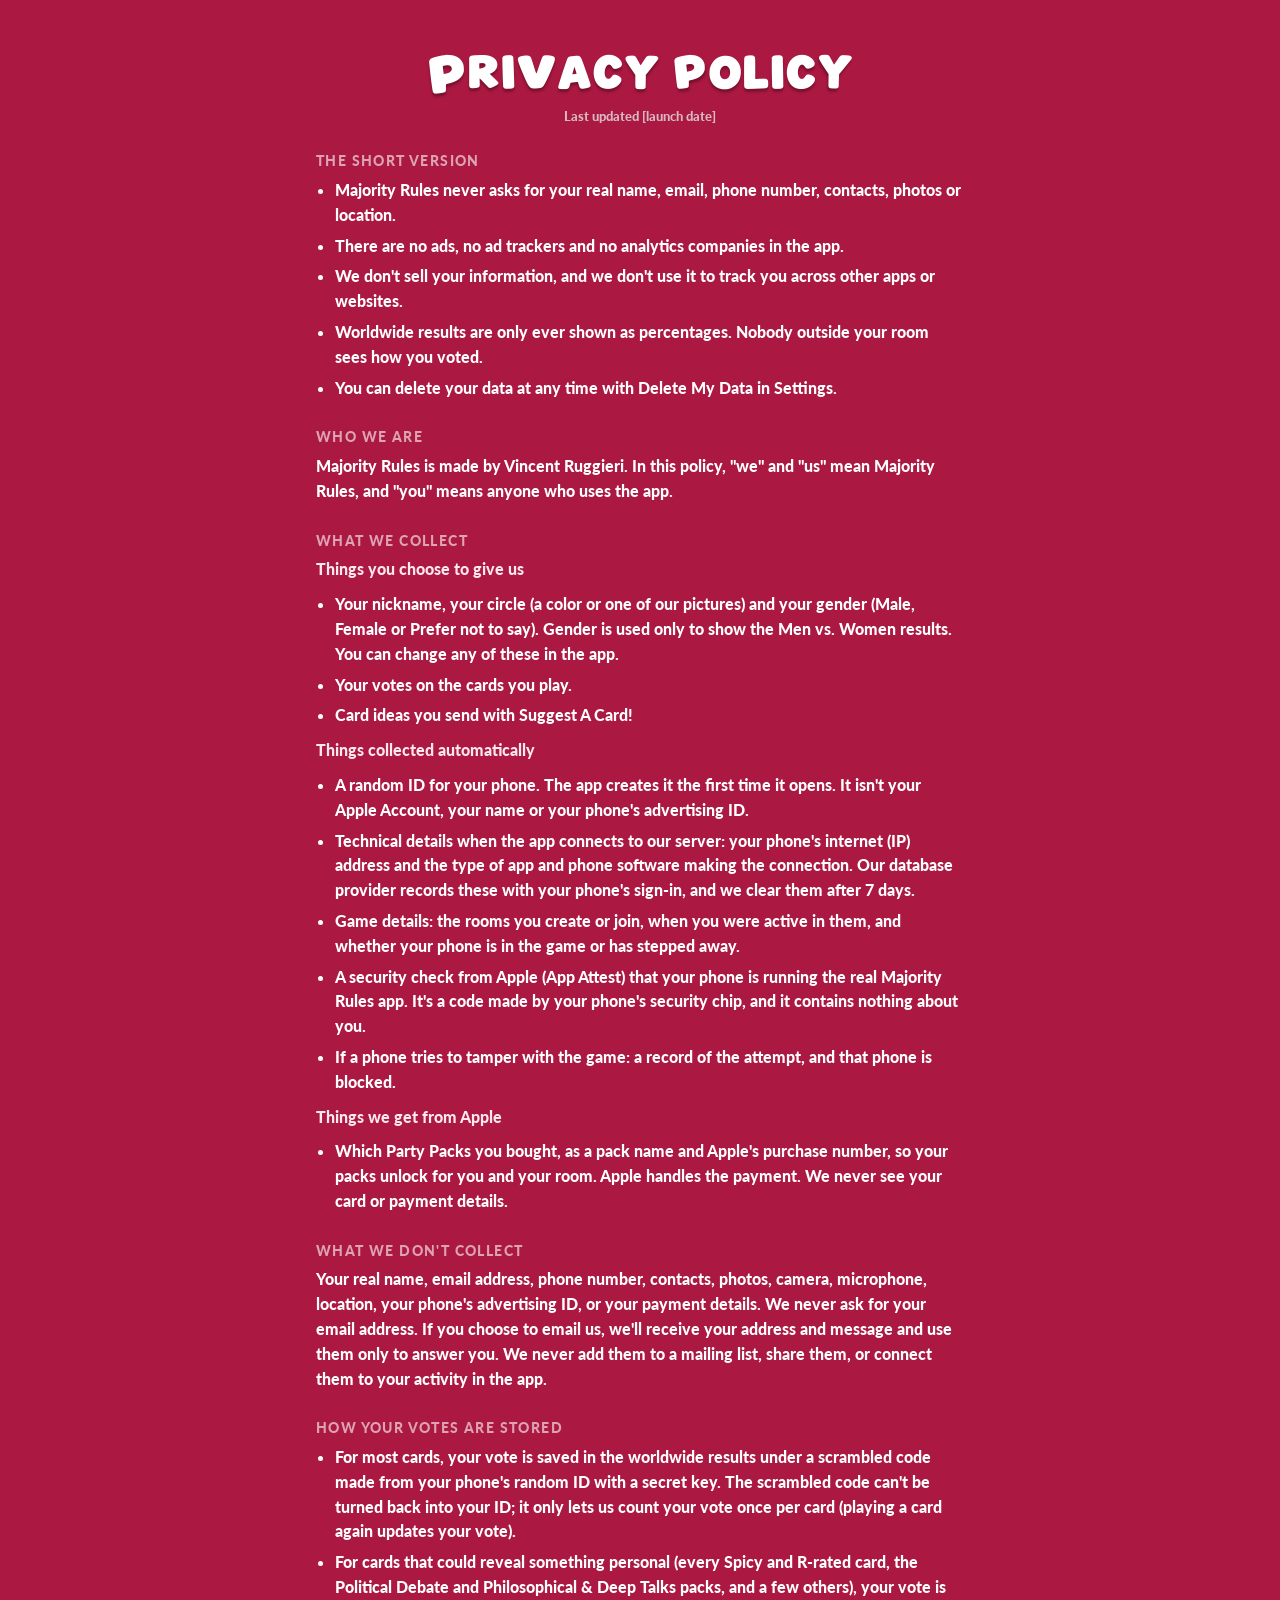
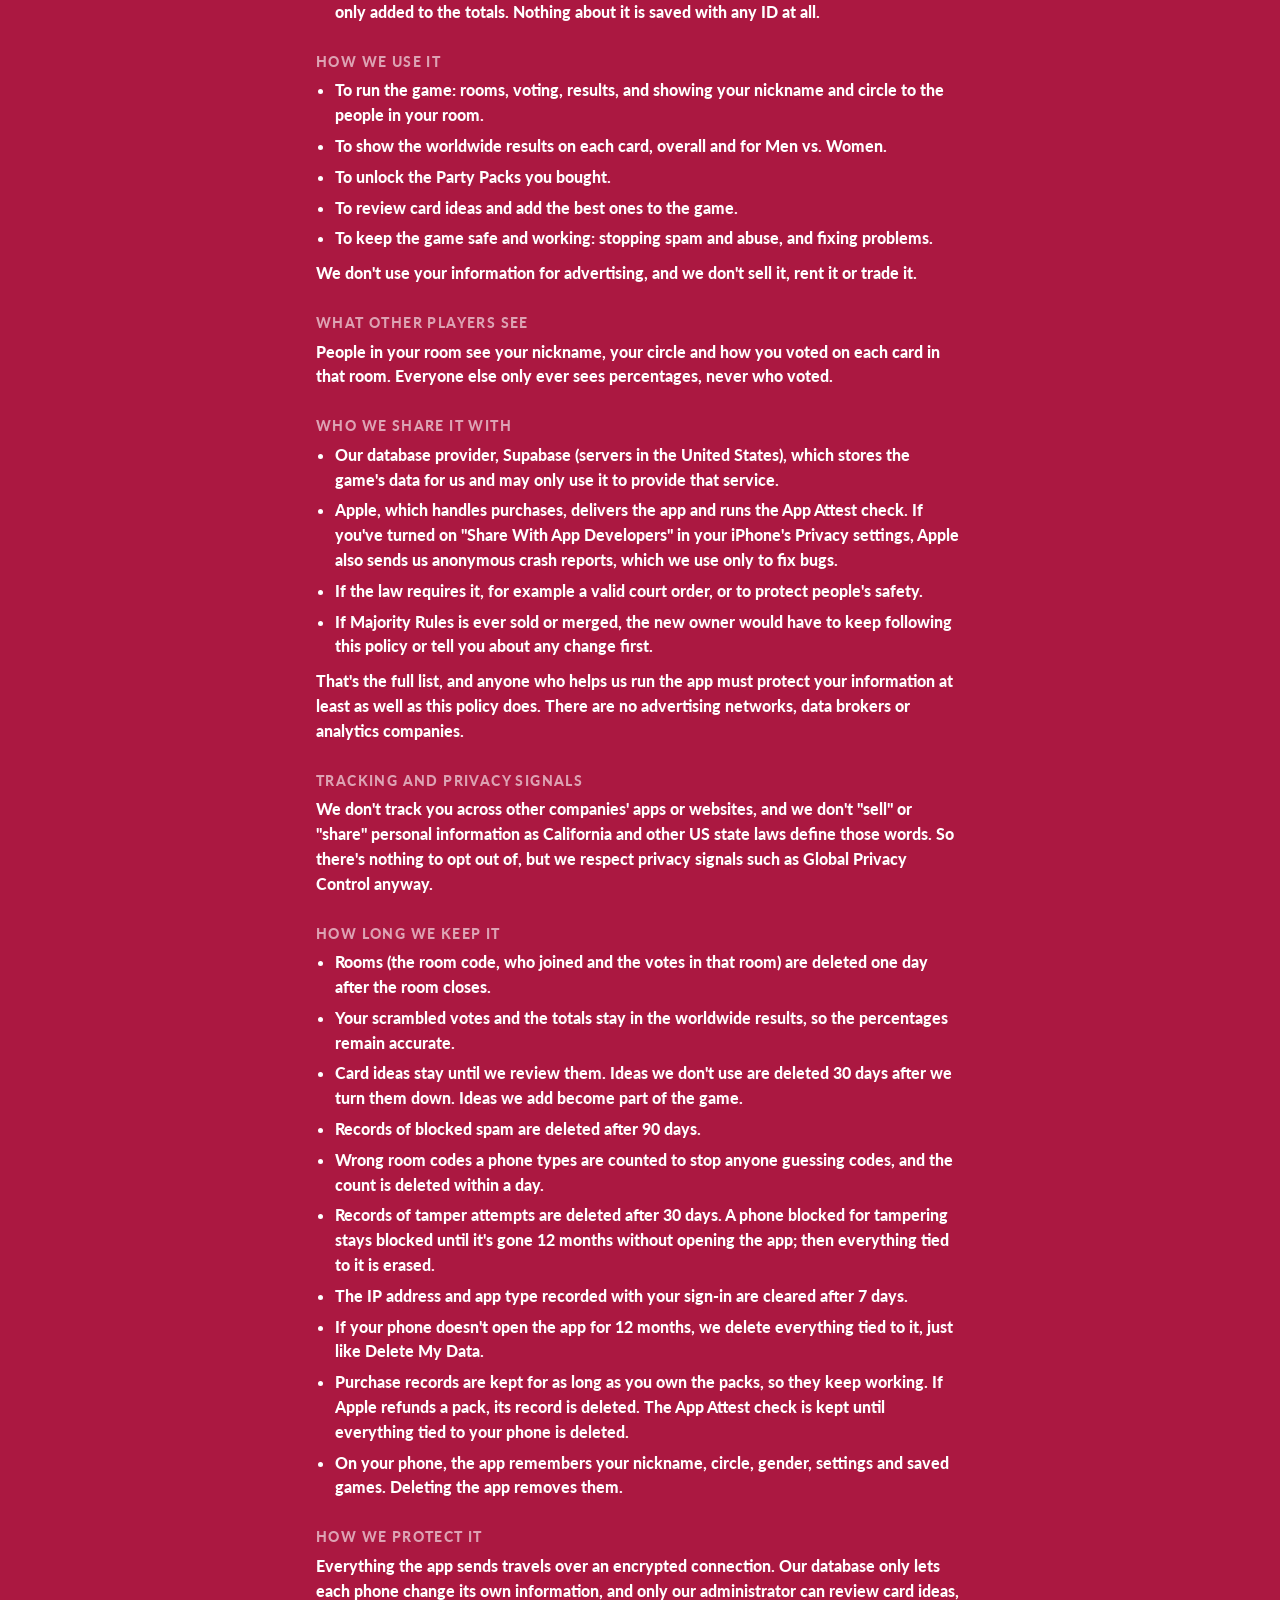
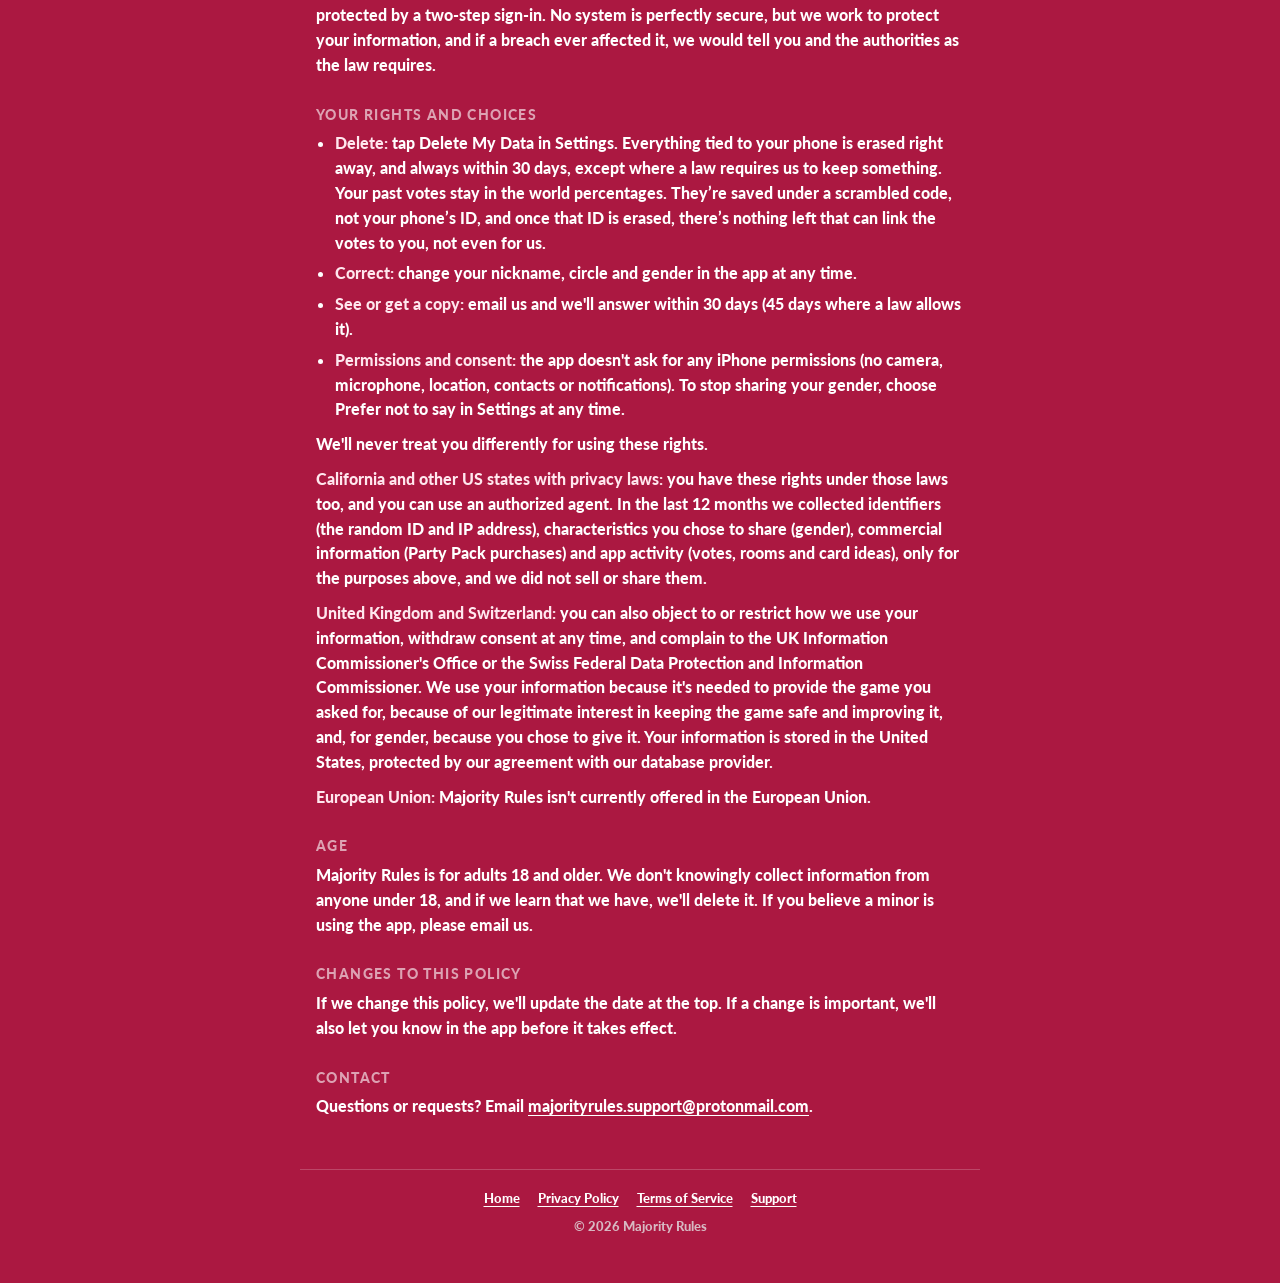
==== privacy/index.html @ a72da55d "Privacy Policy, Terms of Service and Support pages Built from the app's own text by Scripts/build-we" ====
<!doctype html>
<html lang="en">
<head>
<meta charset="utf-8">
<meta name="viewport" content="width=device-width, initial-scale=1">
<title>Privacy Policy · Majority Rules</title>
<meta name="description" content="The Majority Rules Privacy Policy.">
<meta name="theme-color" content="#AB1841">
<link rel="icon" href="../icon.png">
<link rel="apple-touch-icon" href="../icon.png">
<link rel="stylesheet" href="../style.css">
</head>
<body>
<main>
<h1 class="party" aria-label="Privacy Policy"><span class="first" style="--t:-2.50deg">P</span><span style="--t:1.95deg">R</span><span style="--t:-1.90deg">I</span><span style="--t:1.48deg">V</span><span style="--t:0.84deg">A</span><span style="--t:1.88deg">C</span><span style="--t:0.56deg">Y</span><span class="gap"></span><span style="--t:-1.66deg">P</span><span style="--t:1.08deg">O</span><span style="--t:-0.51deg">L</span><span style="--t:-1.12deg">I</span><span style="--t:-1.06deg">C</span><span style="--t:1.58deg">Y</span></h1>
<p class="updated">Last updated [launch date]</p>
<section>
<h2>The short version</h2>
<ul><li>Majority Rules never asks for your real name, email, phone number, contacts, photos or location.</li><li>There are no ads, no ad trackers and no analytics companies in the app.</li><li>We don't sell your information, and we don't use it to track you across other apps or websites.</li><li>Worldwide results are only ever shown as percentages. Nobody outside your room sees how you voted.</li><li>You can delete your data at any time with Delete My Data in Settings.</li></ul>
</section>
<section>
<h2>Who we are</h2>
<p>Majority Rules is made by Vincent Ruggieri. In this policy, "we" and "us" mean Majority Rules, and "you" means anyone who uses the app.</p>
</section>
<section>
<h2>What we collect</h2>
<p><strong>Things you choose to give us</strong></p>
<ul><li>Your nickname, your circle (a color or one of our pictures) and your gender (Male, Female or Prefer not to say). Gender is used only to show the Men vs. Women results. You can change any of these in the app.</li><li>Your votes on the cards you play.</li><li>Card ideas you send with Suggest A Card!</li></ul>
<p><strong>Things collected automatically</strong></p>
<ul><li>A random ID for your phone. The app creates it the first time it opens. It isn't your Apple Account, your name or your phone's advertising ID.</li><li>Technical details when the app connects to our server: your phone's internet (IP) address and the type of app and phone software making the connection. Our database provider records these with your phone's sign-in, and we clear them after 7 days.</li><li>Game details: the rooms you create or join, when you were active in them, and whether your phone is in the game or has stepped away.</li><li>A security check from Apple (App Attest) that your phone is running the real Majority Rules app. It's a code made by your phone's security chip, and it contains nothing about you.</li><li>If a phone tries to tamper with the game: a record of the attempt, and that phone is blocked.</li></ul>
<p><strong>Things we get from Apple</strong></p>
<ul><li>Which Party Packs you bought, as a pack name and Apple's purchase number, so your packs unlock for you and your room. Apple handles the payment. We never see your card or payment details.</li></ul>
</section>
<section>
<h2>What we don't collect</h2>
<p>Your real name, email address, phone number, contacts, photos, camera, microphone, location, your phone's advertising ID, or your payment details. We never ask for your email address. If you choose to email us, we'll receive your address and message and use them only to answer you. We never add them to a mailing list, share them, or connect them to your activity in the app.</p>
</section>
<section>
<h2>How your votes are stored</h2>
<ul><li>For most cards, your vote is saved in the worldwide results under a scrambled code made from your phone's random ID with a secret key. The scrambled code can't be turned back into your ID; it only lets us count your vote once per card (playing a card again updates your vote).</li><li>For cards that could reveal something personal (every Spicy and R-rated card, the Political Debate and Philosophical &amp; Deep Talks packs, and a few others), your vote is only added to the totals. Nothing about it is saved with any ID at all.</li></ul>
</section>
<section>
<h2>How we use it</h2>
<ul><li>To run the game: rooms, voting, results, and showing your nickname and circle to the people in your room.</li><li>To show the worldwide results on each card, overall and for Men vs. Women.</li><li>To unlock the Party Packs you bought.</li><li>To review card ideas and add the best ones to the game.</li><li>To keep the game safe and working: stopping spam and abuse, and fixing problems.</li></ul>
<p>We don't use your information for advertising, and we don't sell it, rent it or trade it.</p>
</section>
<section>
<h2>What other players see</h2>
<p>People in your room see your nickname, your circle and how you voted on each card in that room. Everyone else only ever sees percentages, never who voted.</p>
</section>
<section>
<h2>Who we share it with</h2>
<ul><li>Our database provider, Supabase (servers in the United States), which stores the game's data for us and may only use it to provide that service.</li><li>Apple, which handles purchases, delivers the app and runs the App Attest check. If you've turned on "Share With App Developers" in your iPhone's Privacy settings, Apple also sends us anonymous crash reports, which we use only to fix bugs.</li><li>If the law requires it, for example a valid court order, or to protect people's safety.</li><li>If Majority Rules is ever sold or merged, the new owner would have to keep following this policy or tell you about any change first.</li></ul>
<p>That's the full list, and anyone who helps us run the app must protect your information at least as well as this policy does. There are no advertising networks, data brokers or analytics companies.</p>
</section>
<section>
<h2>Tracking and privacy signals</h2>
<p>We don't track you across other companies' apps or websites, and we don't "sell" or "share" personal information as California and other US state laws define those words. So there's nothing to opt out of, but we respect privacy signals such as Global Privacy Control anyway.</p>
</section>
<section>
<h2>How long we keep it</h2>
<ul><li>Rooms (the room code, who joined and the votes in that room) are deleted one day after the room closes.</li><li>Your scrambled votes and the totals stay in the worldwide results, so the percentages remain accurate.</li><li>Card ideas stay until we review them. Ideas we don't use are deleted 30 days after we turn them down. Ideas we add become part of the game.</li><li>Records of blocked spam are deleted after 90 days.</li><li>Wrong room codes a phone types are counted to stop anyone guessing codes, and the count is deleted within a day.</li><li>Records of tamper attempts are deleted after 30 days. A phone blocked for tampering stays blocked until it's gone 12 months without opening the app; then everything tied to it is erased.</li><li>The IP address and app type recorded with your sign-in are cleared after 7 days.</li><li>If your phone doesn't open the app for 12 months, we delete everything tied to it, just like Delete My Data.</li><li>Purchase records are kept for as long as you own the packs, so they keep working. If Apple refunds a pack, its record is deleted. The App Attest check is kept until everything tied to your phone is deleted.</li><li>On your phone, the app remembers your nickname, circle, gender, settings and saved games. Deleting the app removes them.</li></ul>
</section>
<section>
<h2>How we protect it</h2>
<p>Everything the app sends travels over an encrypted connection. Our database only lets each phone change its own information, and only our administrator can review card ideas, protected by a two-step sign-in. No system is perfectly secure, but we work to protect your information, and if a breach ever affected it, we would tell you and the authorities as the law requires.</p>
</section>
<section>
<h2>Your rights and choices</h2>
<ul><li><strong>Delete:</strong> tap Delete My Data in Settings. Everything tied to your phone is erased right away, and always within 30 days, except where a law requires us to keep something. Your past votes stay in the world percentages. They’re saved under a scrambled code, not your phone’s ID, and once that ID is erased, there’s nothing left that can link the votes to you, not even for us.</li><li><strong>Correct:</strong> change your nickname, circle and gender in the app at any time.</li><li><strong>See or get a copy:</strong> email us and we'll answer within 30 days (45 days where a law allows it).</li><li><strong>Permissions and consent:</strong> the app doesn't ask for any iPhone permissions (no camera, microphone, location, contacts or notifications). To stop sharing your gender, choose Prefer not to say in Settings at any time.</li></ul>
<p>We'll never treat you differently for using these rights.</p>
<p><strong>California and other US states with privacy laws:</strong> you have these rights under those laws too, and you can use an authorized agent. In the last 12 months we collected identifiers (the random ID and IP address), characteristics you chose to share (gender), commercial information (Party Pack purchases) and app activity (votes, rooms and card ideas), only for the purposes above, and we did not sell or share them.</p>
<p><strong>United Kingdom and Switzerland:</strong> you can also object to or restrict how we use your information, withdraw consent at any time, and complain to the UK Information Commissioner's Office or the Swiss Federal Data Protection and Information Commissioner. We use your information because it's needed to provide the game you asked for, because of our legitimate interest in keeping the game safe and improving it, and, for gender, because you chose to give it. Your information is stored in the United States, protected by our agreement with our database provider.</p>
<p><strong>European Union:</strong> Majority Rules isn't currently offered in the European Union.</p>
</section>
<section>
<h2>Age</h2>
<p>Majority Rules is for adults 18 and older. We don't knowingly collect information from anyone under 18, and if we learn that we have, we'll delete it. If you believe a minor is using the app, please email us.</p>
</section>
<section>
<h2>Changes to this policy</h2>
<p>If we change this policy, we'll update the date at the top. If a change is important, we'll also let you know in the app before it takes effect.</p>
</section>
<section>
<h2>Contact</h2>
<p>Questions or requests? Email <a href="mailto:majorityrules.support@protonmail.com">majorityrules.support@protonmail.com</a>.</p>
</section>
</main>
<footer>
<nav><a href="../">Home</a><a href="../privacy/">Privacy Policy</a><a href="../terms/">Terms of Service</a><a href="../support/">Support</a></nav>
<p>© 2026 Majority Rules</p>
</footer>
</body>
</html>
---- style.css ----
@font-face { font-family: "Lato Heavy"; src: url("fonts/Lato-Heavy.ttf") format("truetype"); font-display: swap; }
@font-face { font-family: "Majority Party"; src: url("fonts/MajorityParty-Regular.ttf") format("truetype"); font-display: swap; }
:root { --red: #AB1841; --muted: #D7B9C2; }
* { box-sizing: border-box; }
html { background: var(--red); -webkit-text-size-adjust: 100%; }
body { margin: 0; background: var(--red); color: #fff; font: 16px/1.55 "Lato Heavy", system-ui, sans-serif; }
main { max-width: 680px; margin: 0 auto; padding: 32px 16px 24px; }
.party { font: 400 clamp(34px, 8vw, 48px)/1.1 "Majority Party", "Lato Heavy", sans-serif; text-align: center; margin: 8px 0 6px;
  letter-spacing: -0.015em; text-shadow: 0 0.06em 0.05em rgba(0,0,0,.3); }
.party span { display: inline-block; transform: rotate(var(--t)); }
.party .first { font-size: 1.14em; transform: translateY(0.07em) rotate(var(--t)); }
.party .gap { width: 0.28em; }
.updated { text-align: center; color: var(--muted); font-size: 13px; margin: 0 0 24px; }
section { margin: 0 0 26px; }
h2 { font-size: 14px; letter-spacing: .1em; text-transform: uppercase; color: rgba(255,255,255,.6); margin: 0 0 6px; font-weight: 400; }
p { margin: 0 0 10px; }
ul { margin: 0 0 10px; padding-left: 1.2em; }
li { margin: 0 0 6px; }
strong { font-weight: 400; color: #FFE7EE; }
a { color: #fff; text-underline-offset: 3px; overflow-wrap: anywhere; }
.logo { display: block; width: min(420px, 90%); margin: 24px auto 12px; }
.tagline { text-align: center; color: var(--muted); margin: 0 0 28px; }
.buttons { display: flex; flex-direction: column; gap: 14px; align-items: center; }
.button { display: block; width: min(320px, 100%); padding: 14px 18px; border-radius: 14px; background: #fff; color: var(--red);
  text-align: center; text-decoration: none; font-size: 18px; box-shadow: 0 4px 0 rgba(0,0,0,.25); }
.button:active { transform: translateY(2px); box-shadow: 0 2px 0 rgba(0,0,0,.25); }
footer { max-width: 680px; margin: 0 auto; padding: 18px 16px 36px; border-top: 1px solid rgba(255,255,255,.2); text-align: center;
  color: var(--muted); font-size: 13px; }
footer nav { display: flex; flex-wrap: wrap; justify-content: center; gap: 8px 18px; margin-bottom: 8px; }
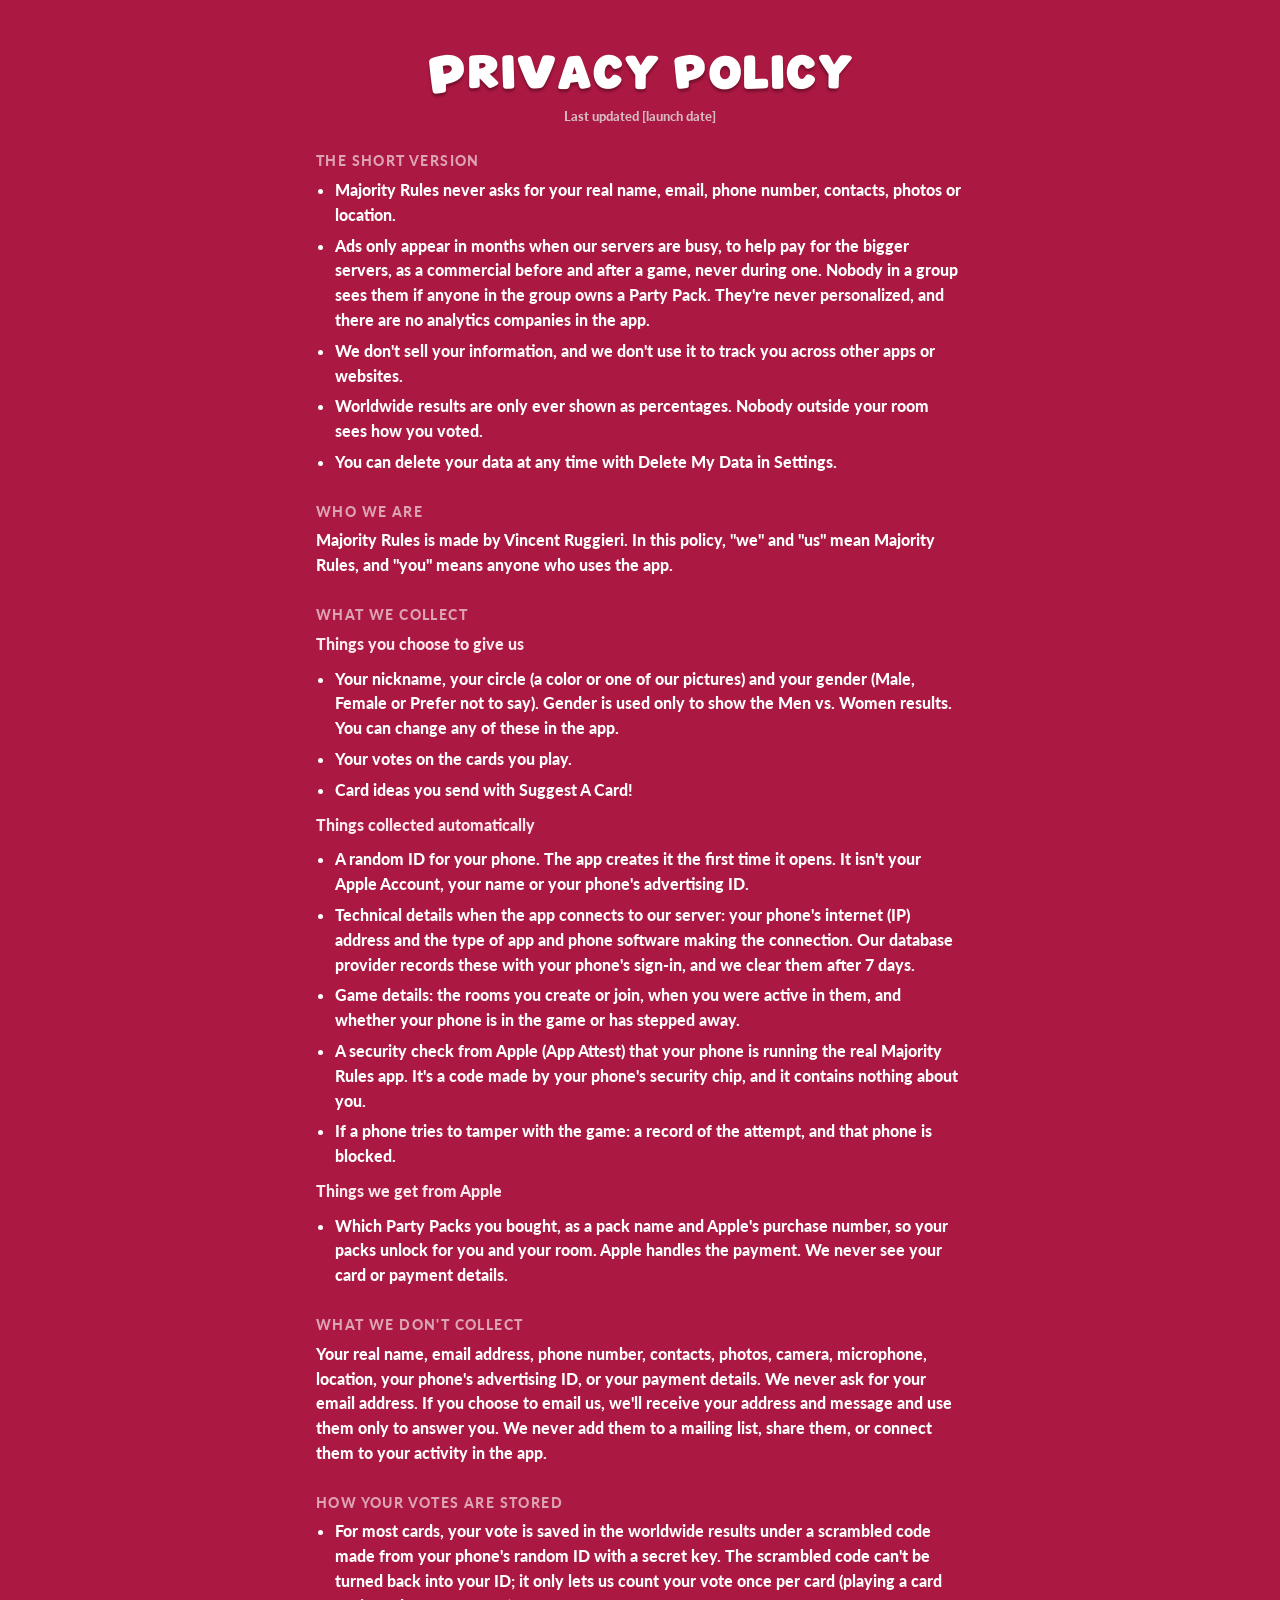
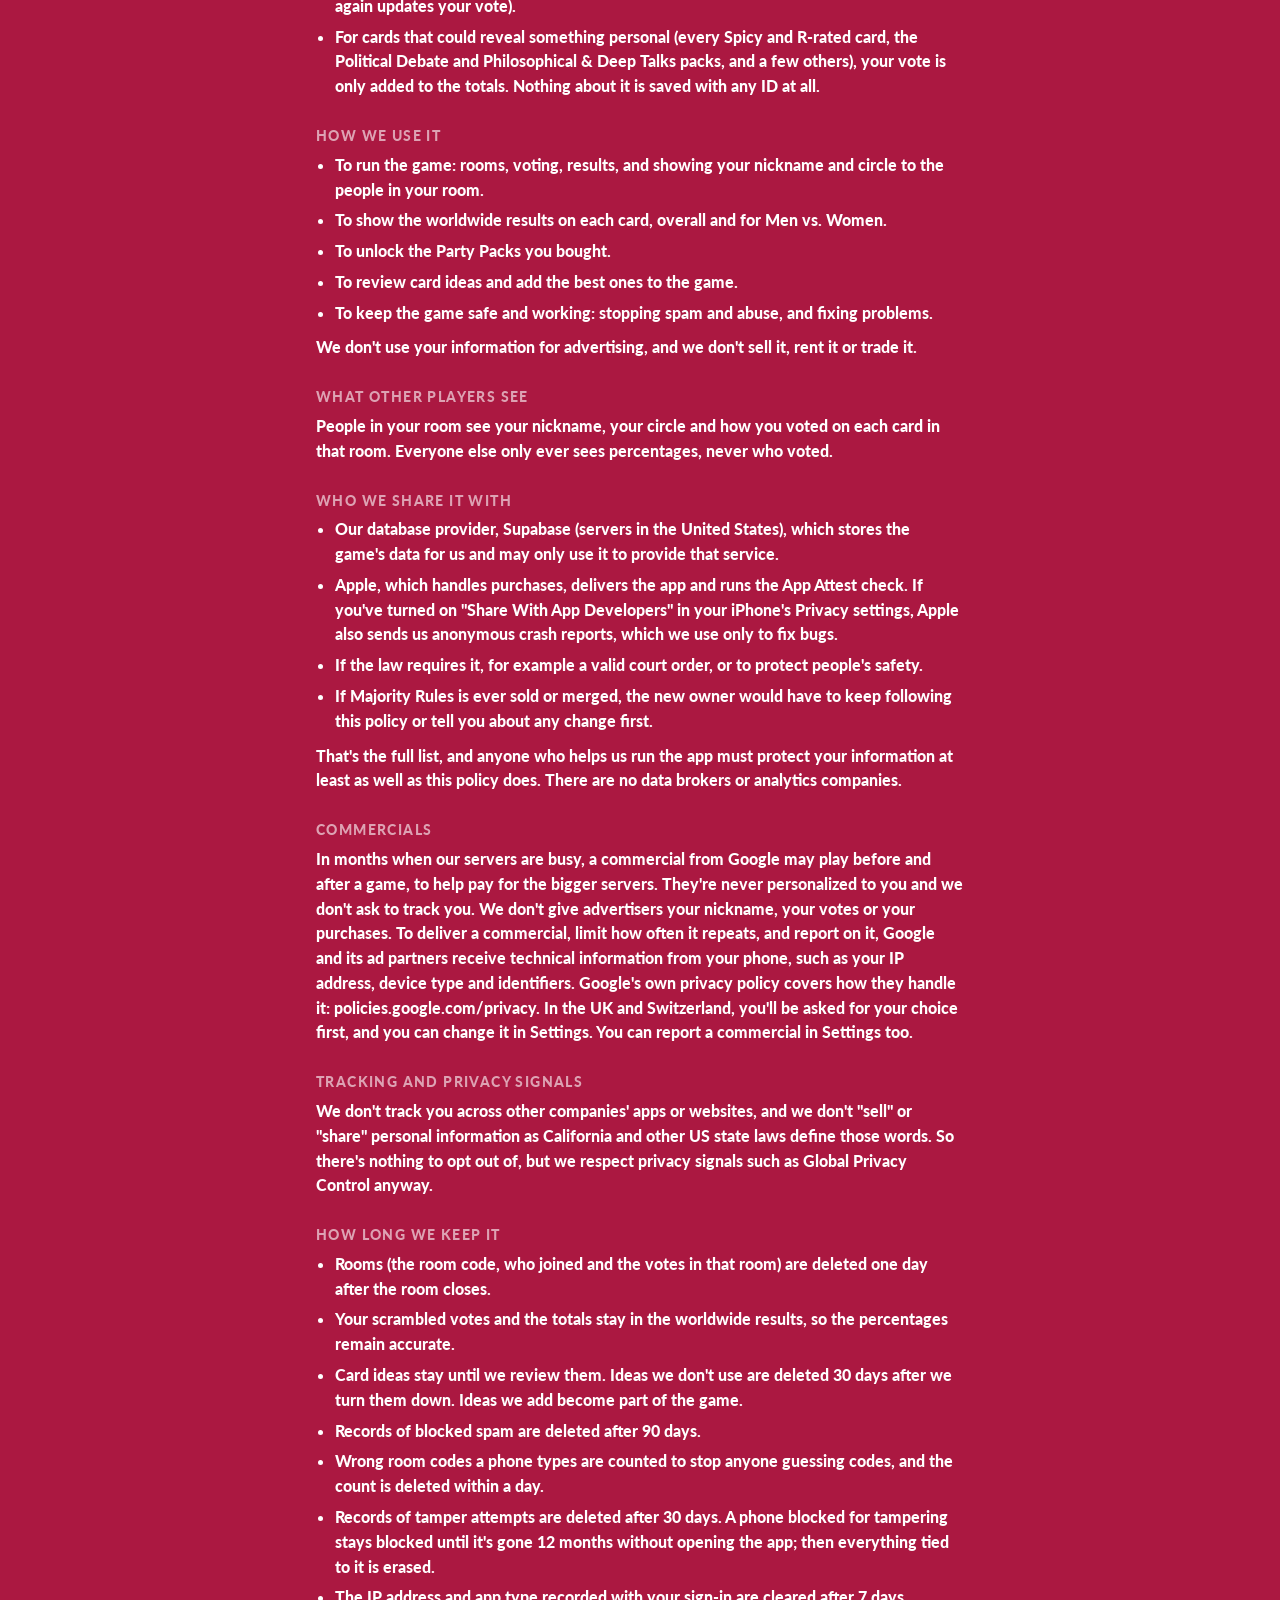
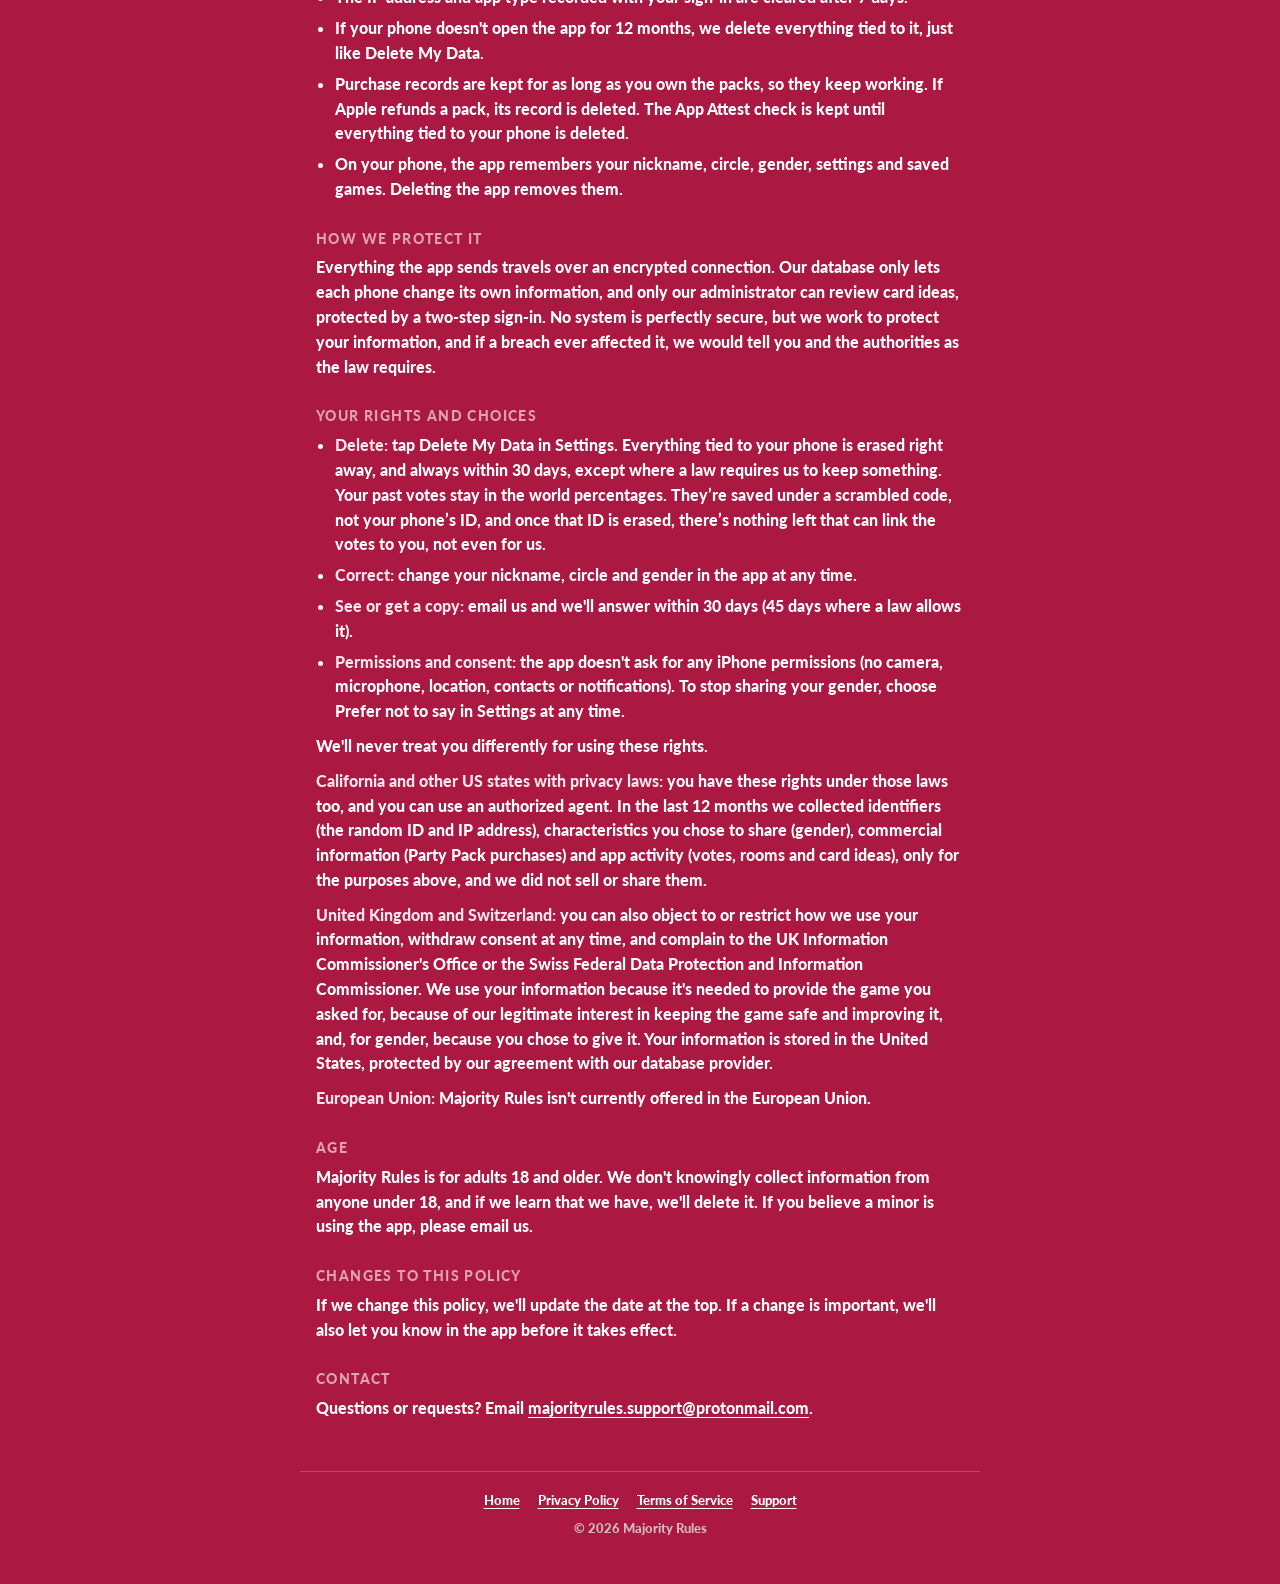
==== commit 665a1a92: "Privacy: commercials in busy months (rebuilt from the app's text) Co-Authored-By: Claude Opus 5.5 <n" ====
--- a/privacy/index.html
+++ b/privacy/index.html
@@ -16,7 +16,7 @@
 <p class="updated">Last updated [launch date]</p>
 <section>
 <h2>The short version</h2>
-<ul><li>Majority Rules never asks for your real name, email, phone number, contacts, photos or location.</li><li>There are no ads, no ad trackers and no analytics companies in the app.</li><li>We don't sell your information, and we don't use it to track you across other apps or websites.</li><li>Worldwide results are only ever shown as percentages. Nobody outside your room sees how you voted.</li><li>You can delete your data at any time with Delete My Data in Settings.</li></ul>
+<ul><li>Majority Rules never asks for your real name, email, phone number, contacts, photos or location.</li><li>Ads only appear in months when our servers are busy, to help pay for the bigger servers, as a commercial before and after a game, never during one. Nobody in a group sees them if anyone in the group owns a Party Pack. They're never personalized, and there are no analytics companies in the app.</li><li>We don't sell your information, and we don't use it to track you across other apps or websites.</li><li>Worldwide results are only ever shown as percentages. Nobody outside your room sees how you voted.</li><li>You can delete your data at any time with Delete My Data in Settings.</li></ul>
 </section>
 <section>
 <h2>Who we are</h2>
@@ -51,7 +51,11 @@
 <section>
 <h2>Who we share it with</h2>
 <ul><li>Our database provider, Supabase (servers in the United States), which stores the game's data for us and may only use it to provide that service.</li><li>Apple, which handles purchases, delivers the app and runs the App Attest check. If you've turned on "Share With App Developers" in your iPhone's Privacy settings, Apple also sends us anonymous crash reports, which we use only to fix bugs.</li><li>If the law requires it, for example a valid court order, or to protect people's safety.</li><li>If Majority Rules is ever sold or merged, the new owner would have to keep following this policy or tell you about any change first.</li></ul>
-<p>That's the full list, and anyone who helps us run the app must protect your information at least as well as this policy does. There are no advertising networks, data brokers or analytics companies.</p>
+<p>That's the full list, and anyone who helps us run the app must protect your information at least as well as this policy does. There are no data brokers or analytics companies.</p>
+</section>
+<section>
+<h2>Commercials</h2>
+<p>In months when our servers are busy, a commercial from Google may play before and after a game, to help pay for the bigger servers. They're never personalized to you and we don't ask to track you. We don't give advertisers your nickname, your votes or your purchases. To deliver a commercial, limit how often it repeats, and report on it, Google and its ad partners receive technical information from your phone, such as your IP address, device type and identifiers. Google's own privacy policy covers how they handle it: policies.google.com/privacy. In the UK and Switzerland, you'll be asked for your choice first, and you can change it in Settings. You can report a commercial in Settings too.</p>
 </section>
 <section>
 <h2>Tracking and privacy signals</h2>
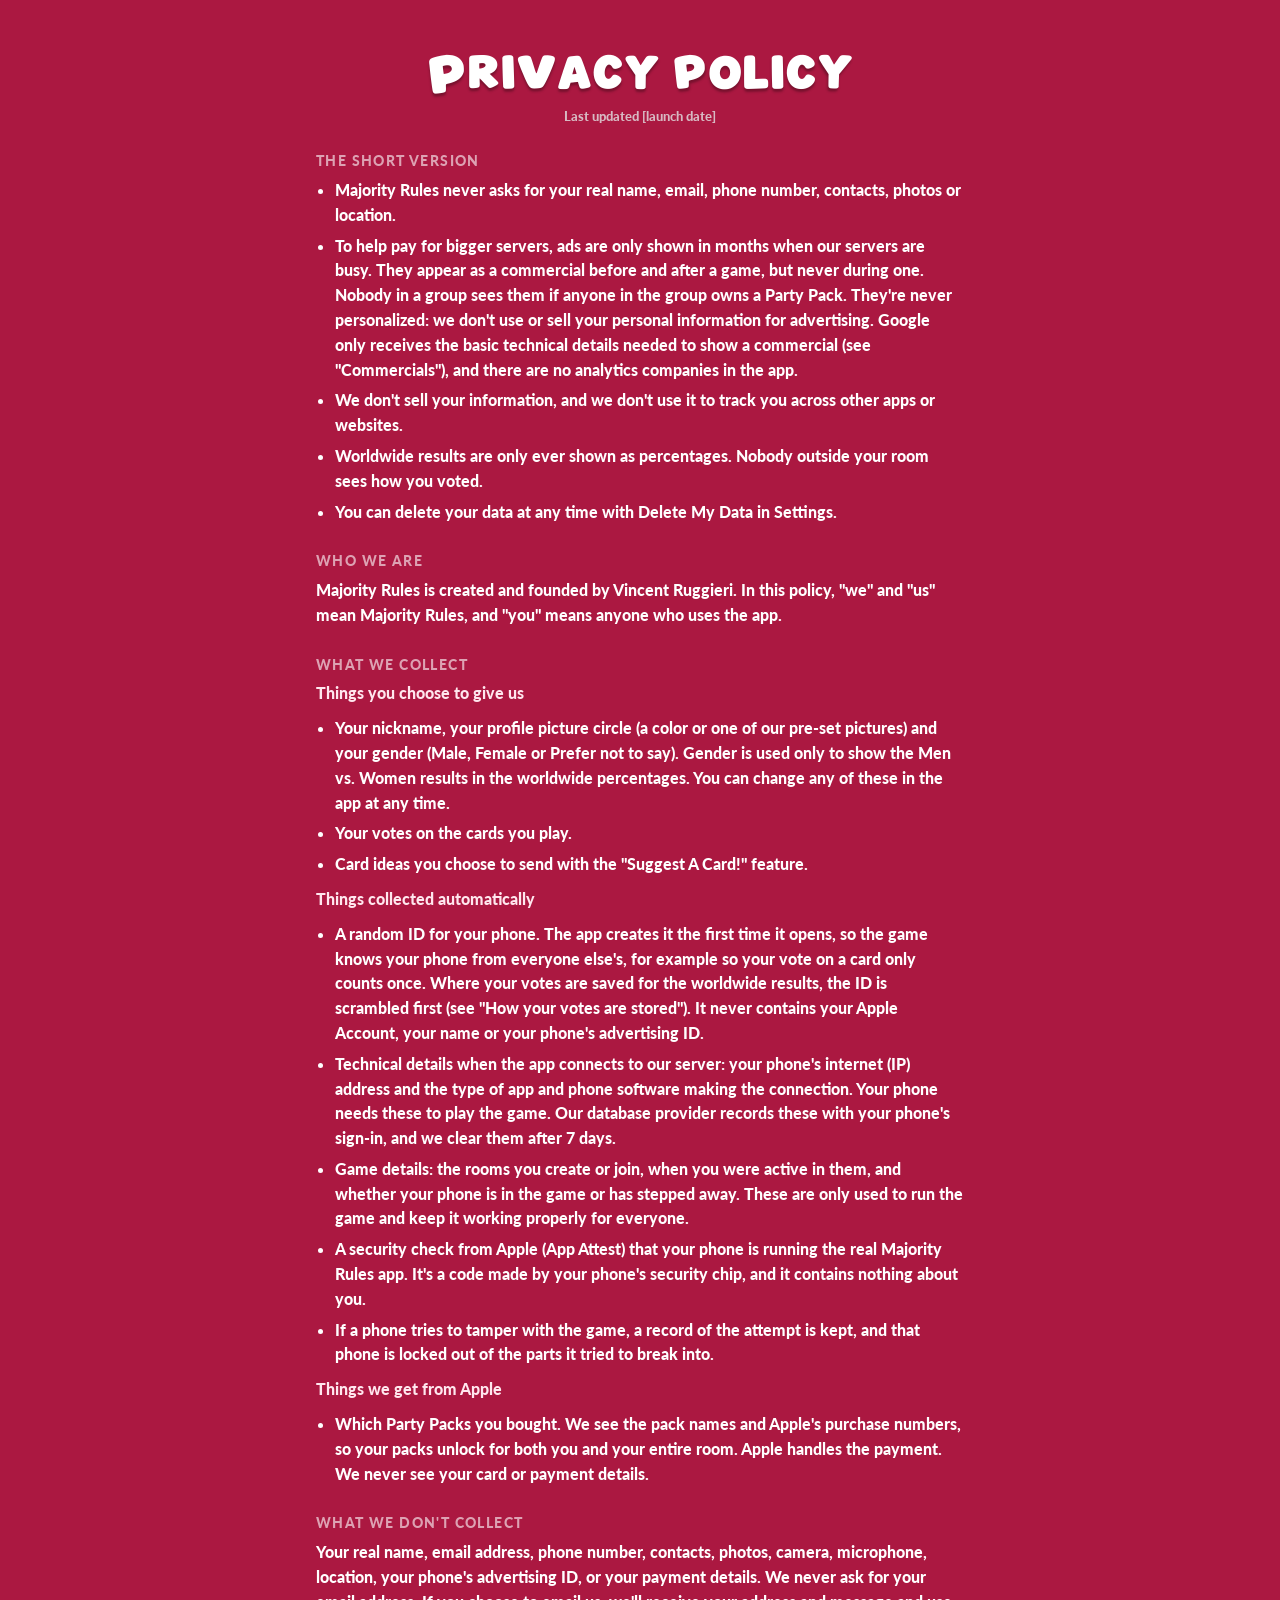
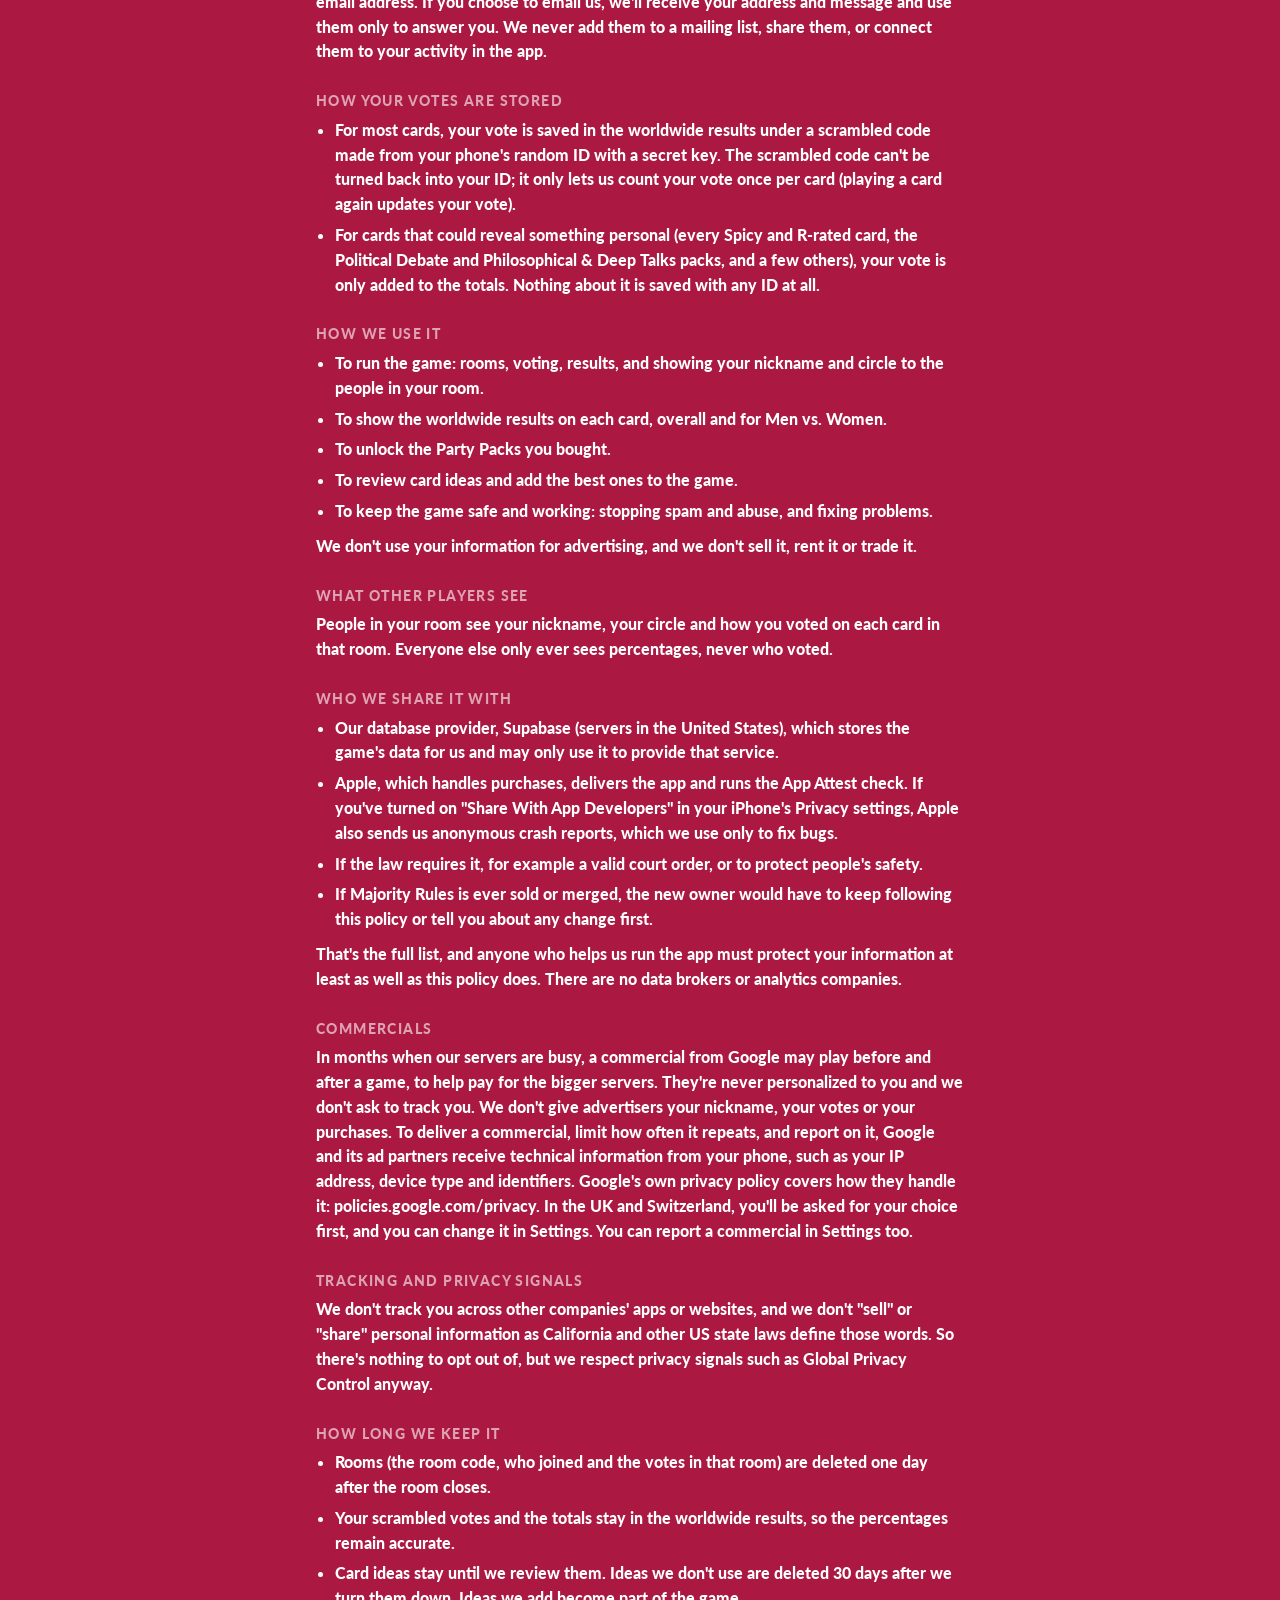
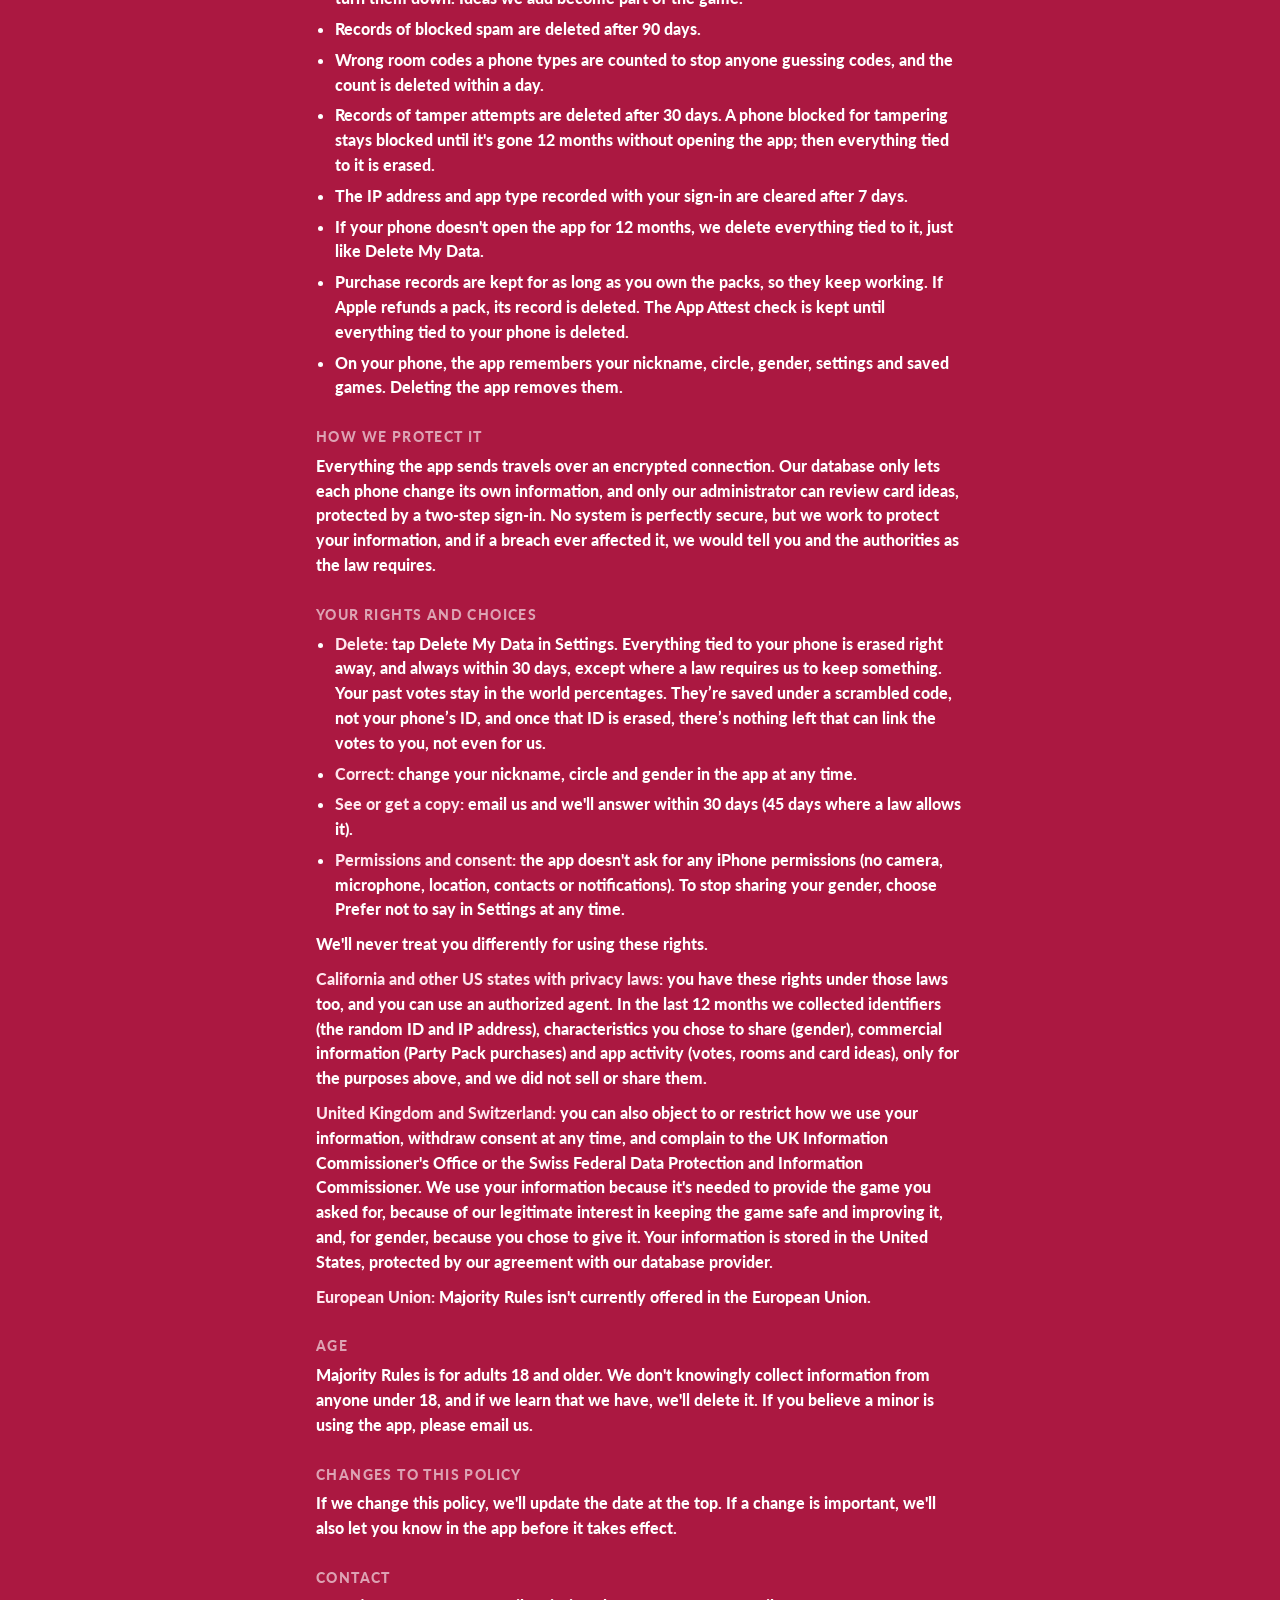
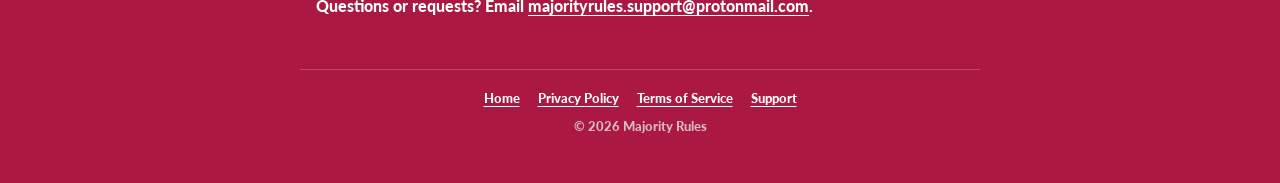
==== commit 26da132c: "Privacy, Terms and Support: Vinny's edits (2026-11-13), rebuilt from the app's text Co-Authored-By: " ====
--- a/privacy/index.html
+++ b/privacy/index.html
@@ -16,20 +16,20 @@
 <p class="updated">Last updated [launch date]</p>
 <section>
 <h2>The short version</h2>
-<ul><li>Majority Rules never asks for your real name, email, phone number, contacts, photos or location.</li><li>Ads only appear in months when our servers are busy, to help pay for the bigger servers, as a commercial before and after a game, never during one. Nobody in a group sees them if anyone in the group owns a Party Pack. They're never personalized, and there are no analytics companies in the app.</li><li>We don't sell your information, and we don't use it to track you across other apps or websites.</li><li>Worldwide results are only ever shown as percentages. Nobody outside your room sees how you voted.</li><li>You can delete your data at any time with Delete My Data in Settings.</li></ul>
+<ul><li>Majority Rules never asks for your real name, email, phone number, contacts, photos or location.</li><li>To help pay for bigger servers, ads are only shown in months when our servers are busy. They appear as a commercial before and after a game, but never during one. Nobody in a group sees them if anyone in the group owns a Party Pack. They're never personalized: we don't use or sell your personal information for advertising. Google only receives the basic technical details needed to show a commercial (see "Commercials"), and there are no analytics companies in the app.</li><li>We don't sell your information, and we don't use it to track you across other apps or websites.</li><li>Worldwide results are only ever shown as percentages. Nobody outside your room sees how you voted.</li><li>You can delete your data at any time with Delete My Data in Settings.</li></ul>
 </section>
 <section>
 <h2>Who we are</h2>
-<p>Majority Rules is made by Vincent Ruggieri. In this policy, "we" and "us" mean Majority Rules, and "you" means anyone who uses the app.</p>
+<p>Majority Rules is created and founded by Vincent Ruggieri. In this policy, "we" and "us" mean Majority Rules, and "you" means anyone who uses the app.</p>
 </section>
 <section>
 <h2>What we collect</h2>
 <p><strong>Things you choose to give us</strong></p>
-<ul><li>Your nickname, your circle (a color or one of our pictures) and your gender (Male, Female or Prefer not to say). Gender is used only to show the Men vs. Women results. You can change any of these in the app.</li><li>Your votes on the cards you play.</li><li>Card ideas you send with Suggest A Card!</li></ul>
+<ul><li>Your nickname, your profile picture circle (a color or one of our pre-set pictures) and your gender (Male, Female or Prefer not to say). Gender is used only to show the Men vs. Women results in the worldwide percentages. You can change any of these in the app at any time.</li><li>Your votes on the cards you play.</li><li>Card ideas you choose to send with the "Suggest A Card!" feature.</li></ul>
 <p><strong>Things collected automatically</strong></p>
-<ul><li>A random ID for your phone. The app creates it the first time it opens. It isn't your Apple Account, your name or your phone's advertising ID.</li><li>Technical details when the app connects to our server: your phone's internet (IP) address and the type of app and phone software making the connection. Our database provider records these with your phone's sign-in, and we clear them after 7 days.</li><li>Game details: the rooms you create or join, when you were active in them, and whether your phone is in the game or has stepped away.</li><li>A security check from Apple (App Attest) that your phone is running the real Majority Rules app. It's a code made by your phone's security chip, and it contains nothing about you.</li><li>If a phone tries to tamper with the game: a record of the attempt, and that phone is blocked.</li></ul>
+<ul><li>A random ID for your phone. The app creates it the first time it opens, so the game knows your phone from everyone else's, for example so your vote on a card only counts once. Where your votes are saved for the worldwide results, the ID is scrambled first (see "How your votes are stored"). It never contains your Apple Account, your name or your phone's advertising ID.</li><li>Technical details when the app connects to our server: your phone's internet (IP) address and the type of app and phone software making the connection. Your phone needs these to play the game. Our database provider records these with your phone's sign-in, and we clear them after 7 days.</li><li>Game details: the rooms you create or join, when you were active in them, and whether your phone is in the game or has stepped away. These are only used to run the game and keep it working properly for everyone.</li><li>A security check from Apple (App Attest) that your phone is running the real Majority Rules app. It's a code made by your phone's security chip, and it contains nothing about you.</li><li>If a phone tries to tamper with the game, a record of the attempt is kept, and that phone is locked out of the parts it tried to break into.</li></ul>
 <p><strong>Things we get from Apple</strong></p>
-<ul><li>Which Party Packs you bought, as a pack name and Apple's purchase number, so your packs unlock for you and your room. Apple handles the payment. We never see your card or payment details.</li></ul>
+<ul><li>Which Party Packs you bought. We see the pack names and Apple's purchase numbers, so your packs unlock for both you and your entire room. Apple handles the payment. We never see your card or payment details.</li></ul>
 </section>
 <section>
 <h2>What we don't collect</h2>
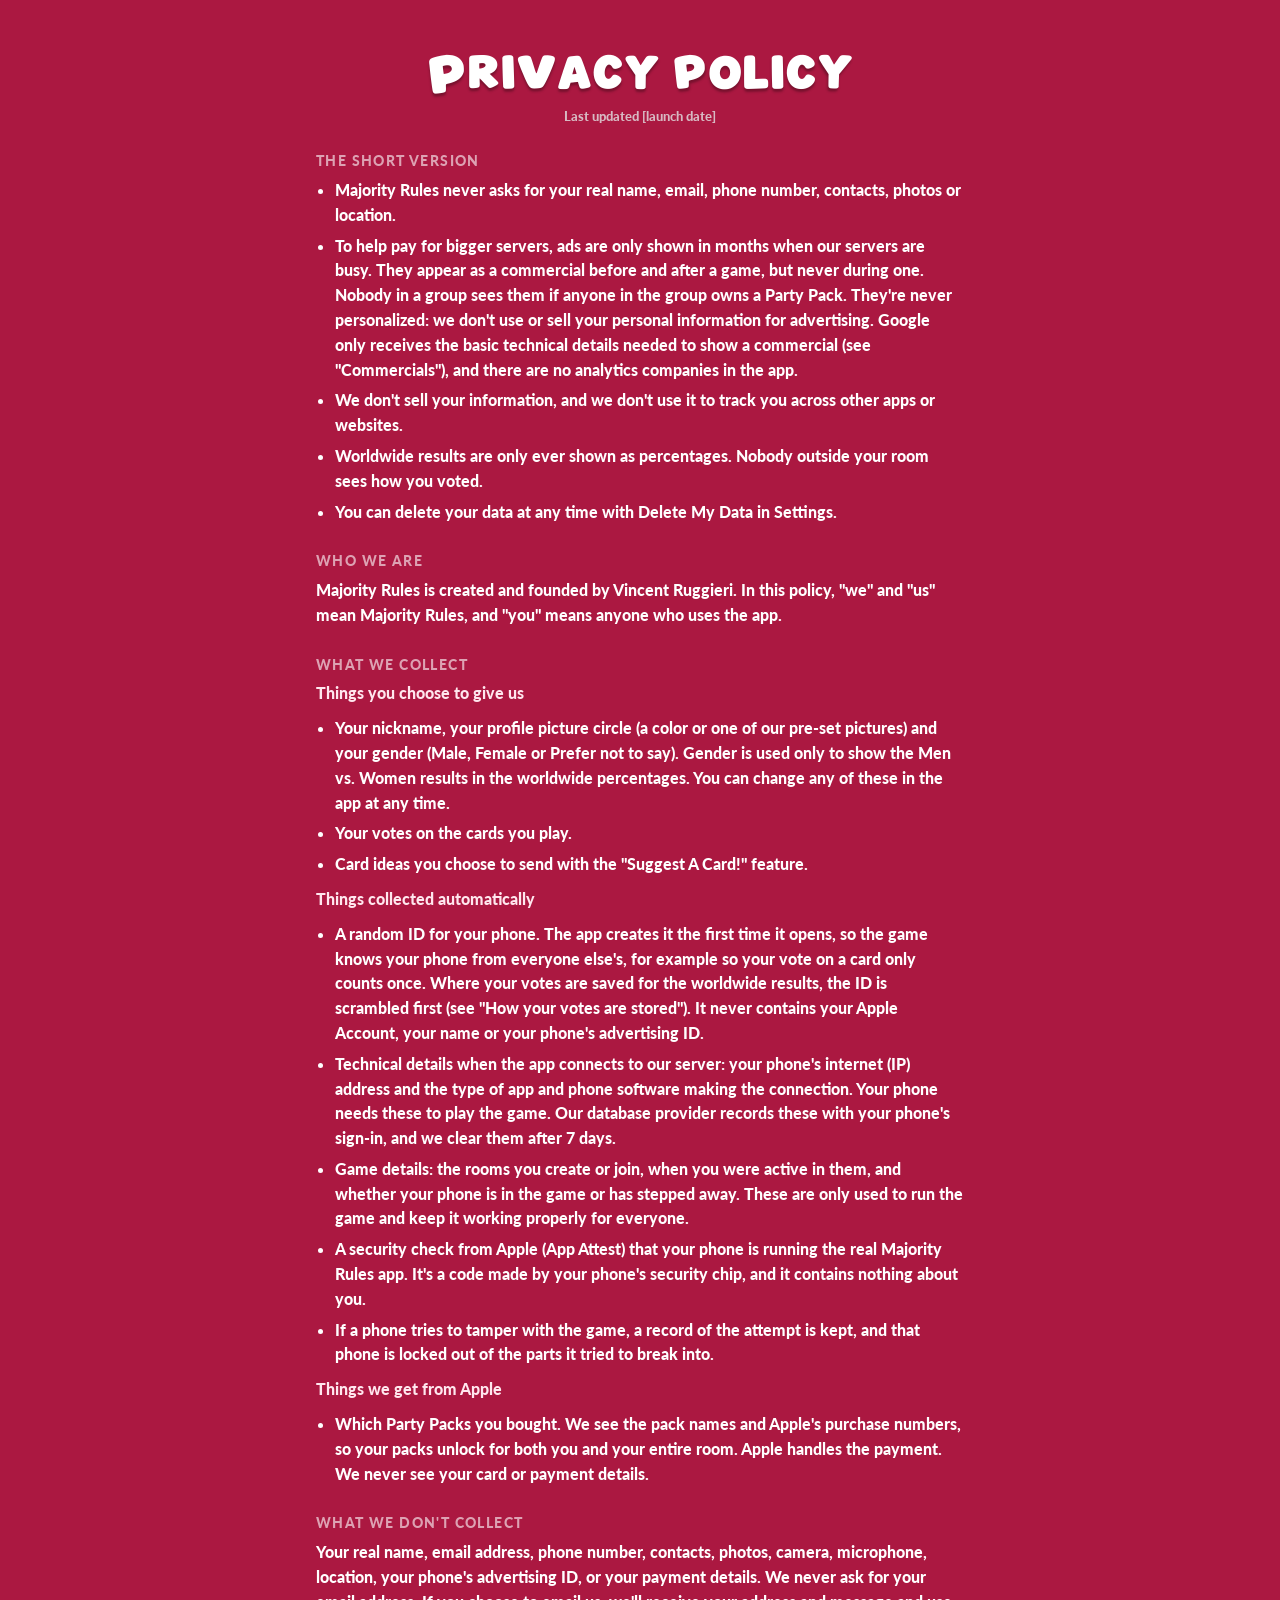
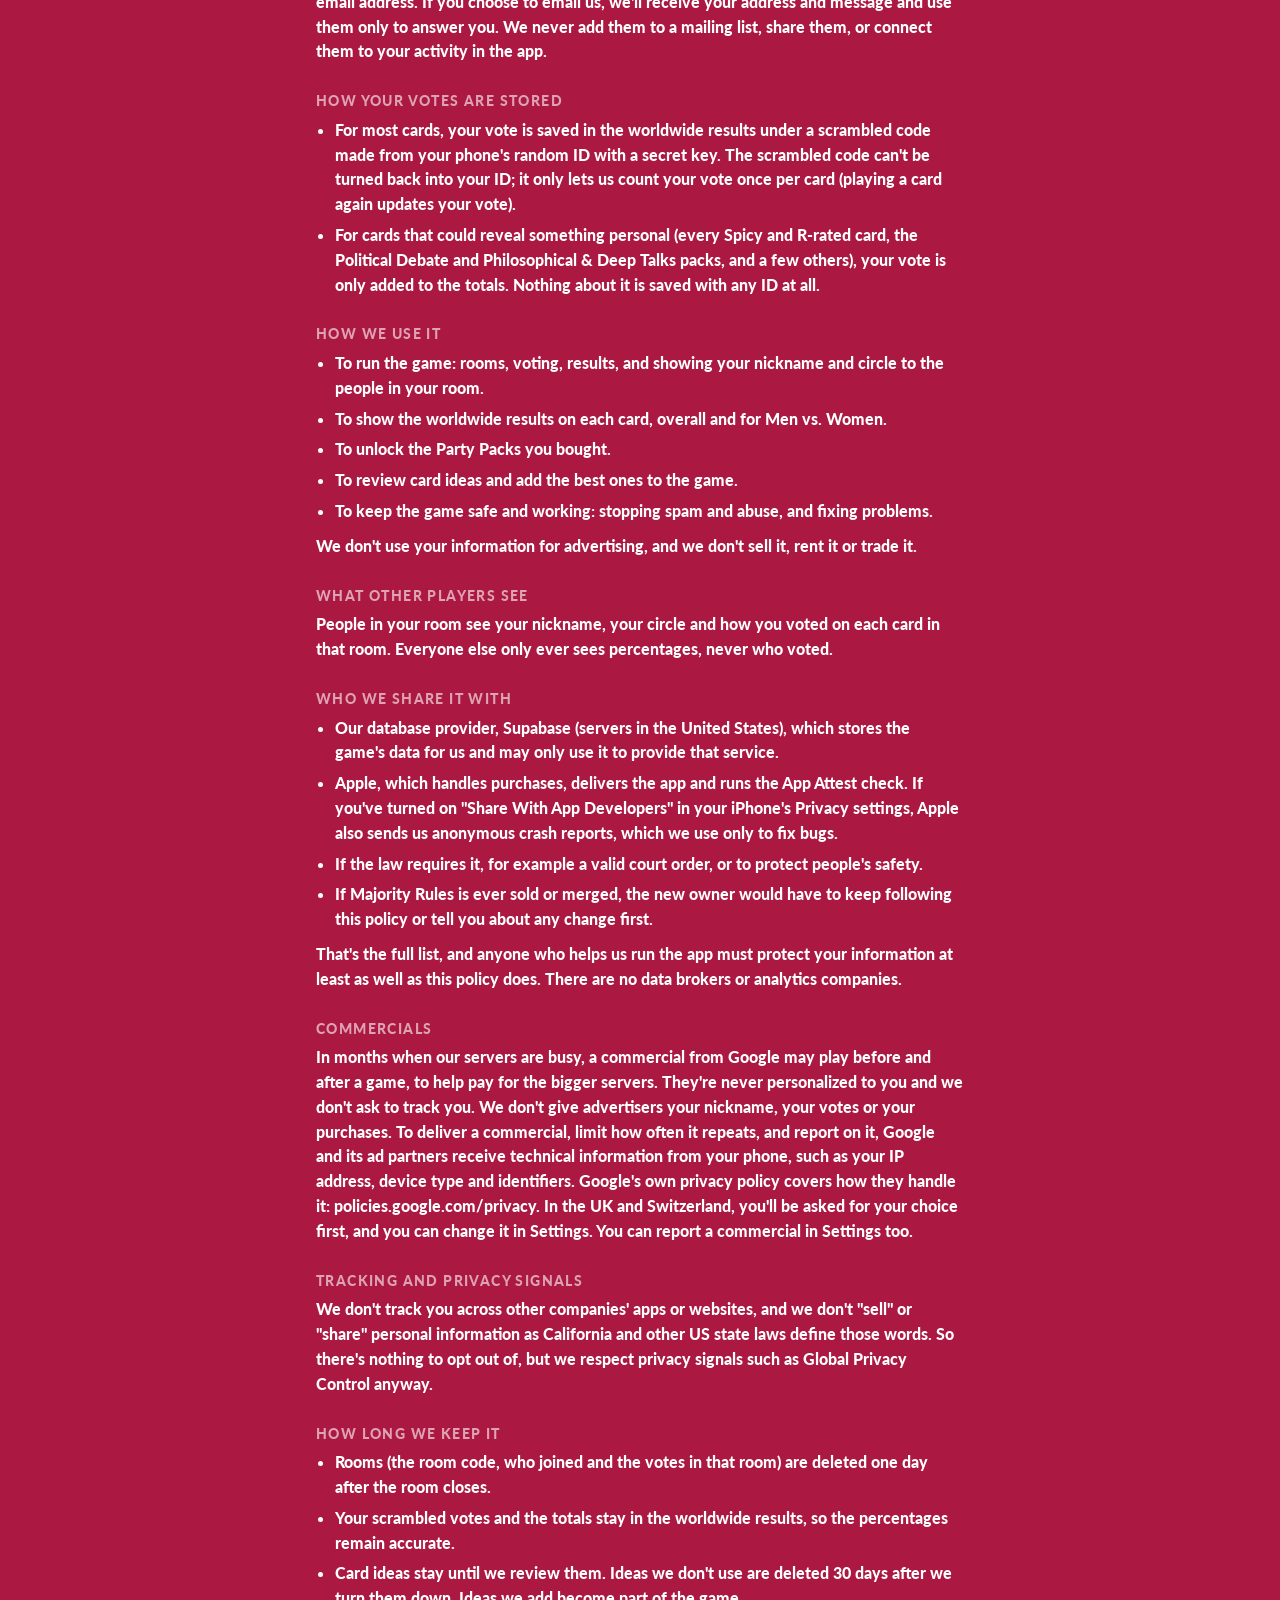
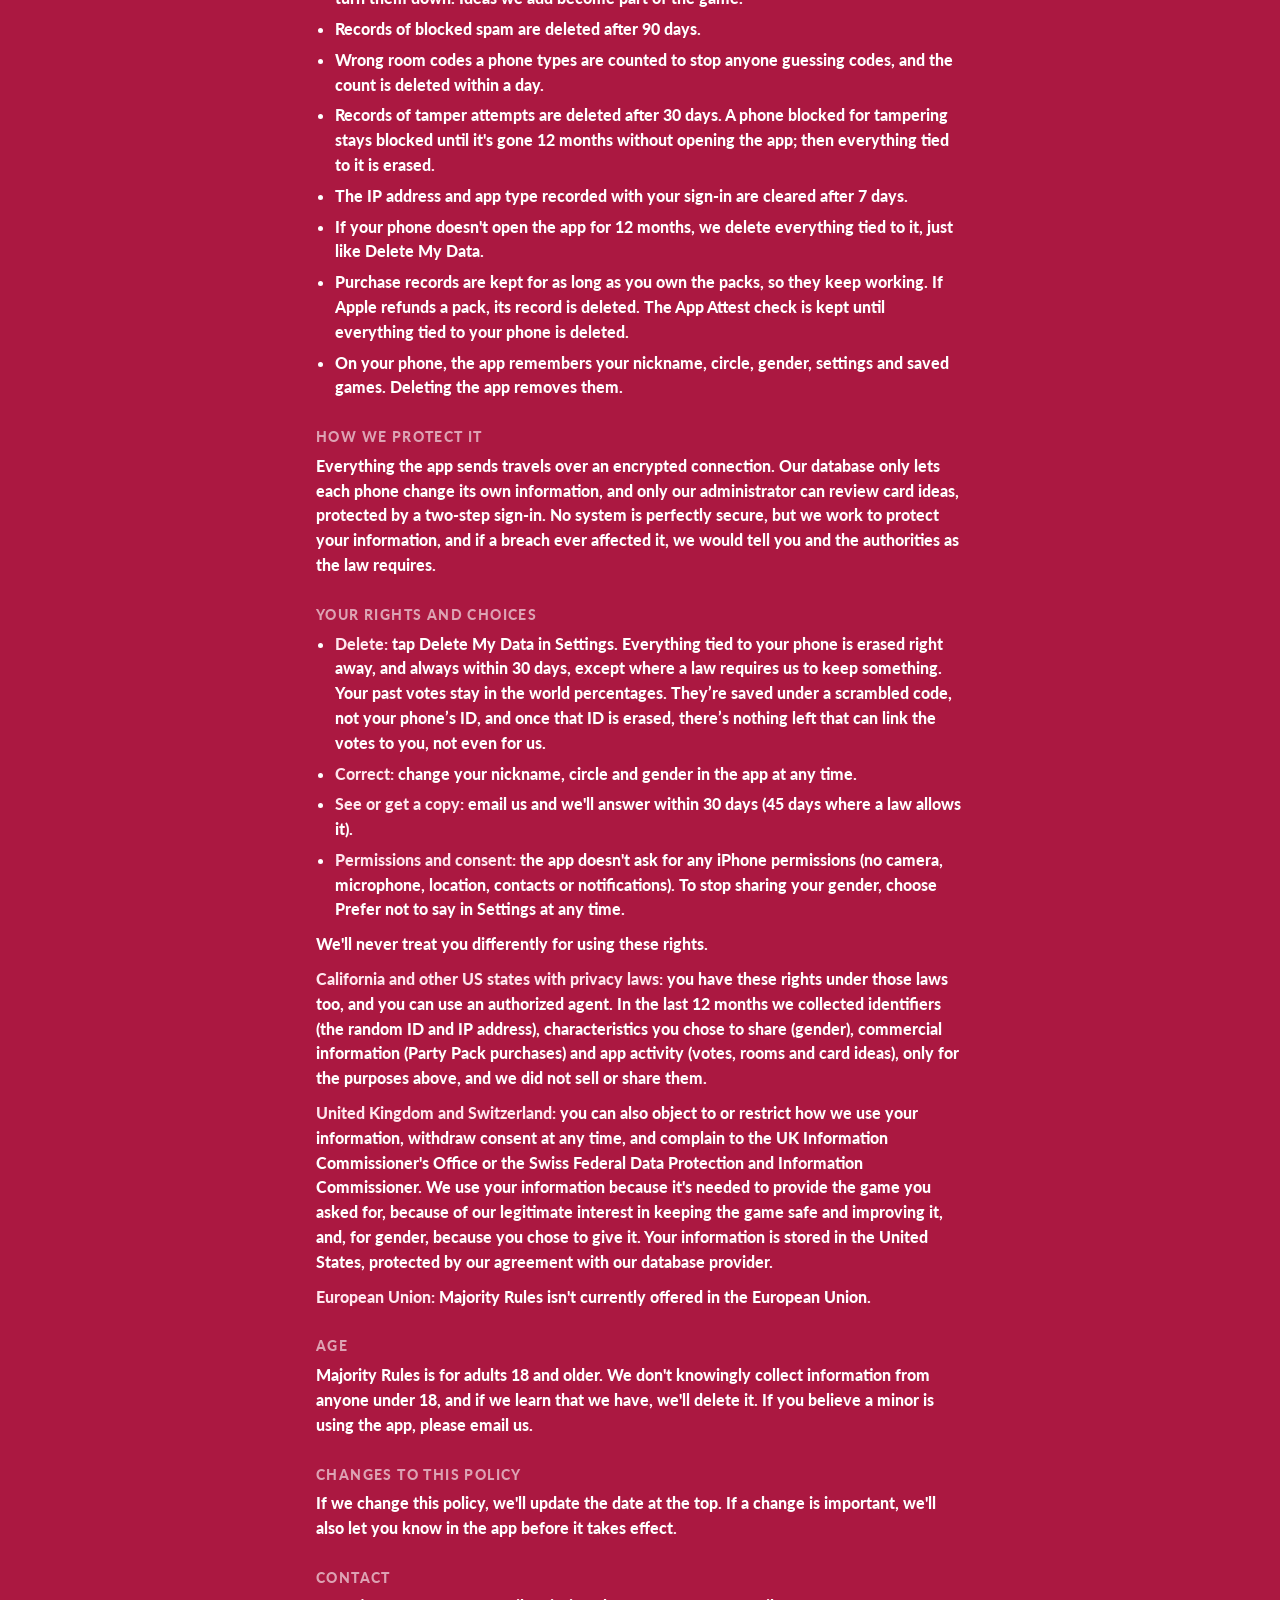
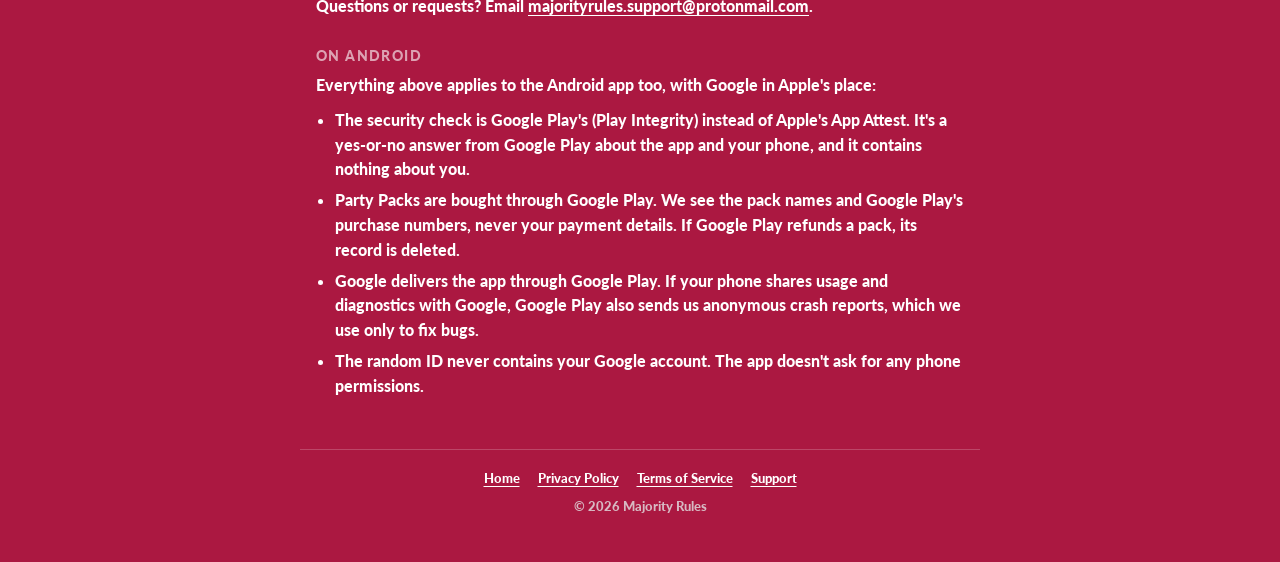
==== commit ed914545: "Android sections: Privacy, Terms, Support and the home page (rebuilt with --android) Co-Authored-By:" ====
--- a/privacy/index.html
+++ b/privacy/index.html
@@ -89,6 +89,11 @@
 <h2>Contact</h2>
 <p>Questions or requests? Email <a href="mailto:majorityrules.support@protonmail.com">majorityrules.support@protonmail.com</a>.</p>
 </section>
+<section>
+<h2>On Android</h2>
+<p>Everything above applies to the Android app too, with Google in Apple's place:</p>
+<ul><li>The security check is Google Play's (Play Integrity) instead of Apple's App Attest. It's a yes-or-no answer from Google Play about the app and your phone, and it contains nothing about you.</li><li>Party Packs are bought through Google Play. We see the pack names and Google Play's purchase numbers, never your payment details. If Google Play refunds a pack, its record is deleted.</li><li>Google delivers the app through Google Play. If your phone shares usage and diagnostics with Google, Google Play also sends us anonymous crash reports, which we use only to fix bugs.</li><li>The random ID never contains your Google account. The app doesn't ask for any phone permissions.</li></ul>
+</section>
 </main>
 <footer>
 <nav><a href="../">Home</a><a href="../privacy/">Privacy Policy</a><a href="../terms/">Terms of Service</a><a href="../support/">Support</a></nav>
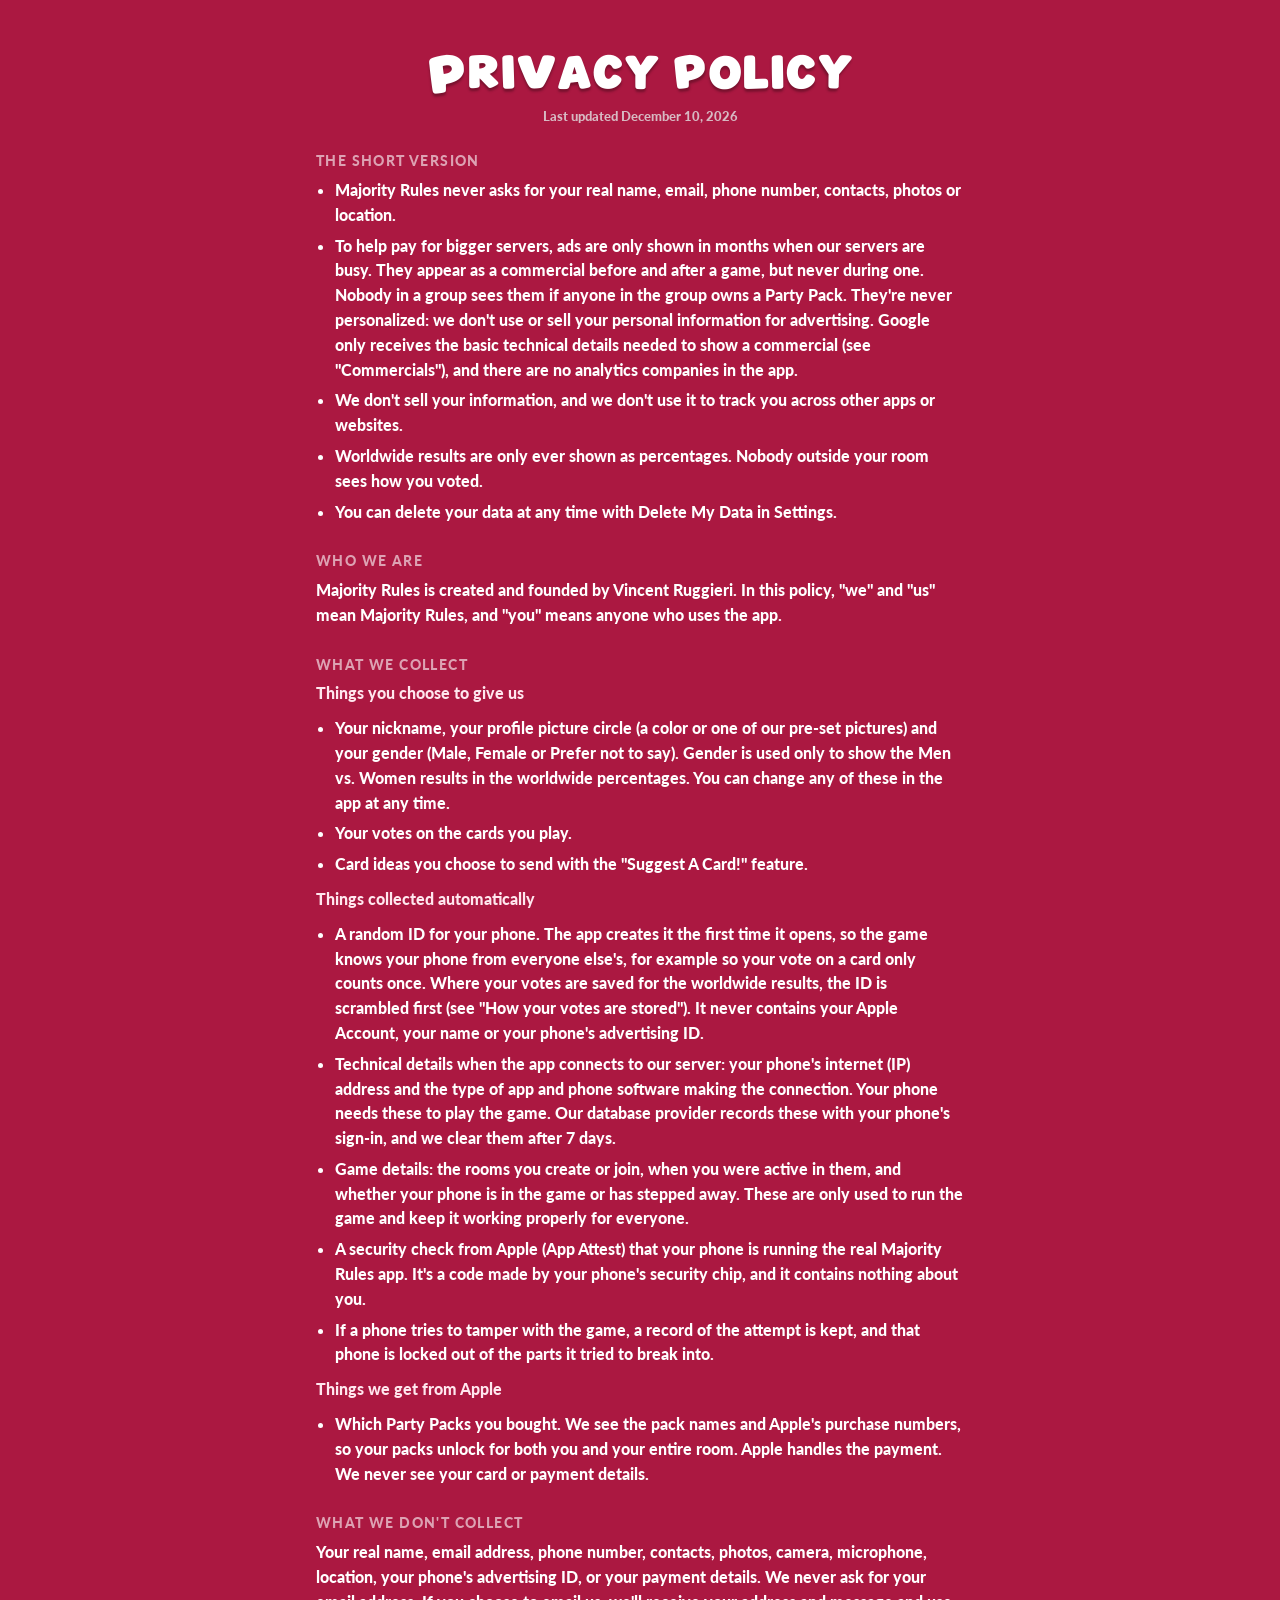
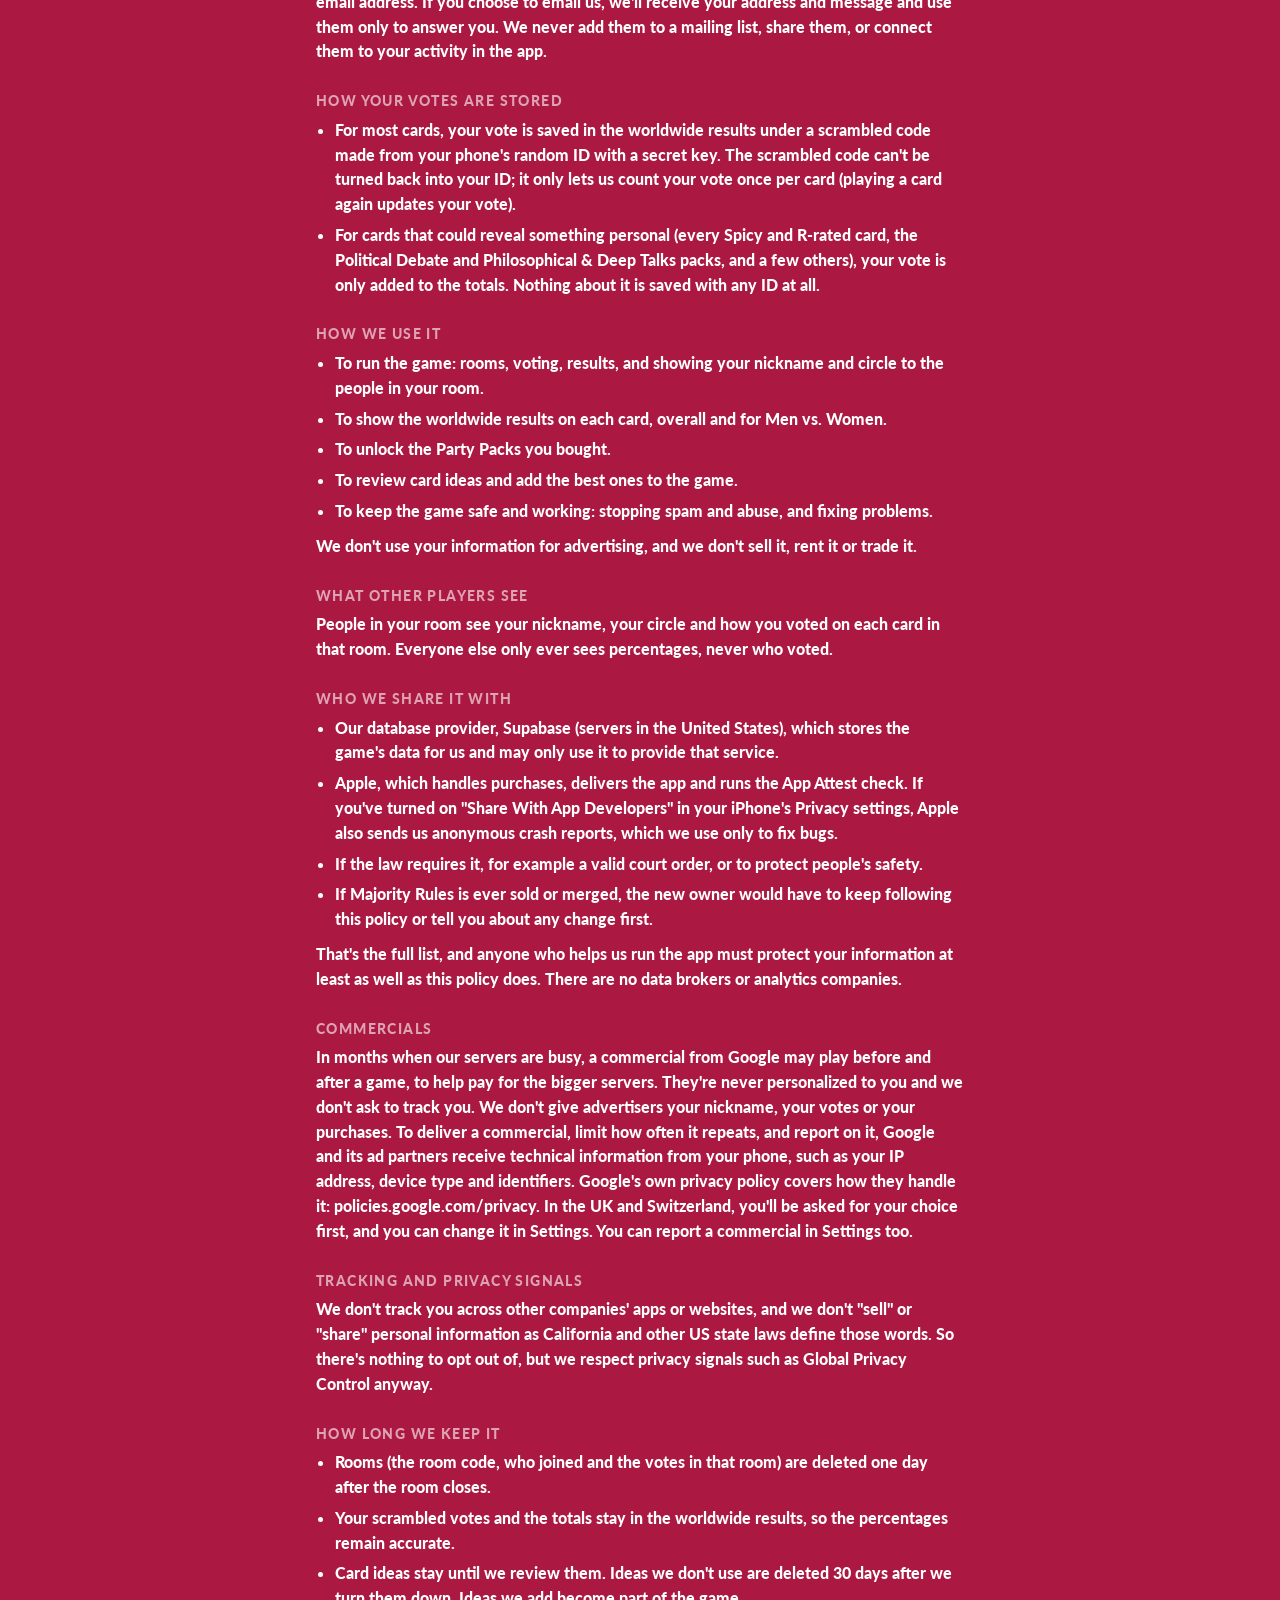
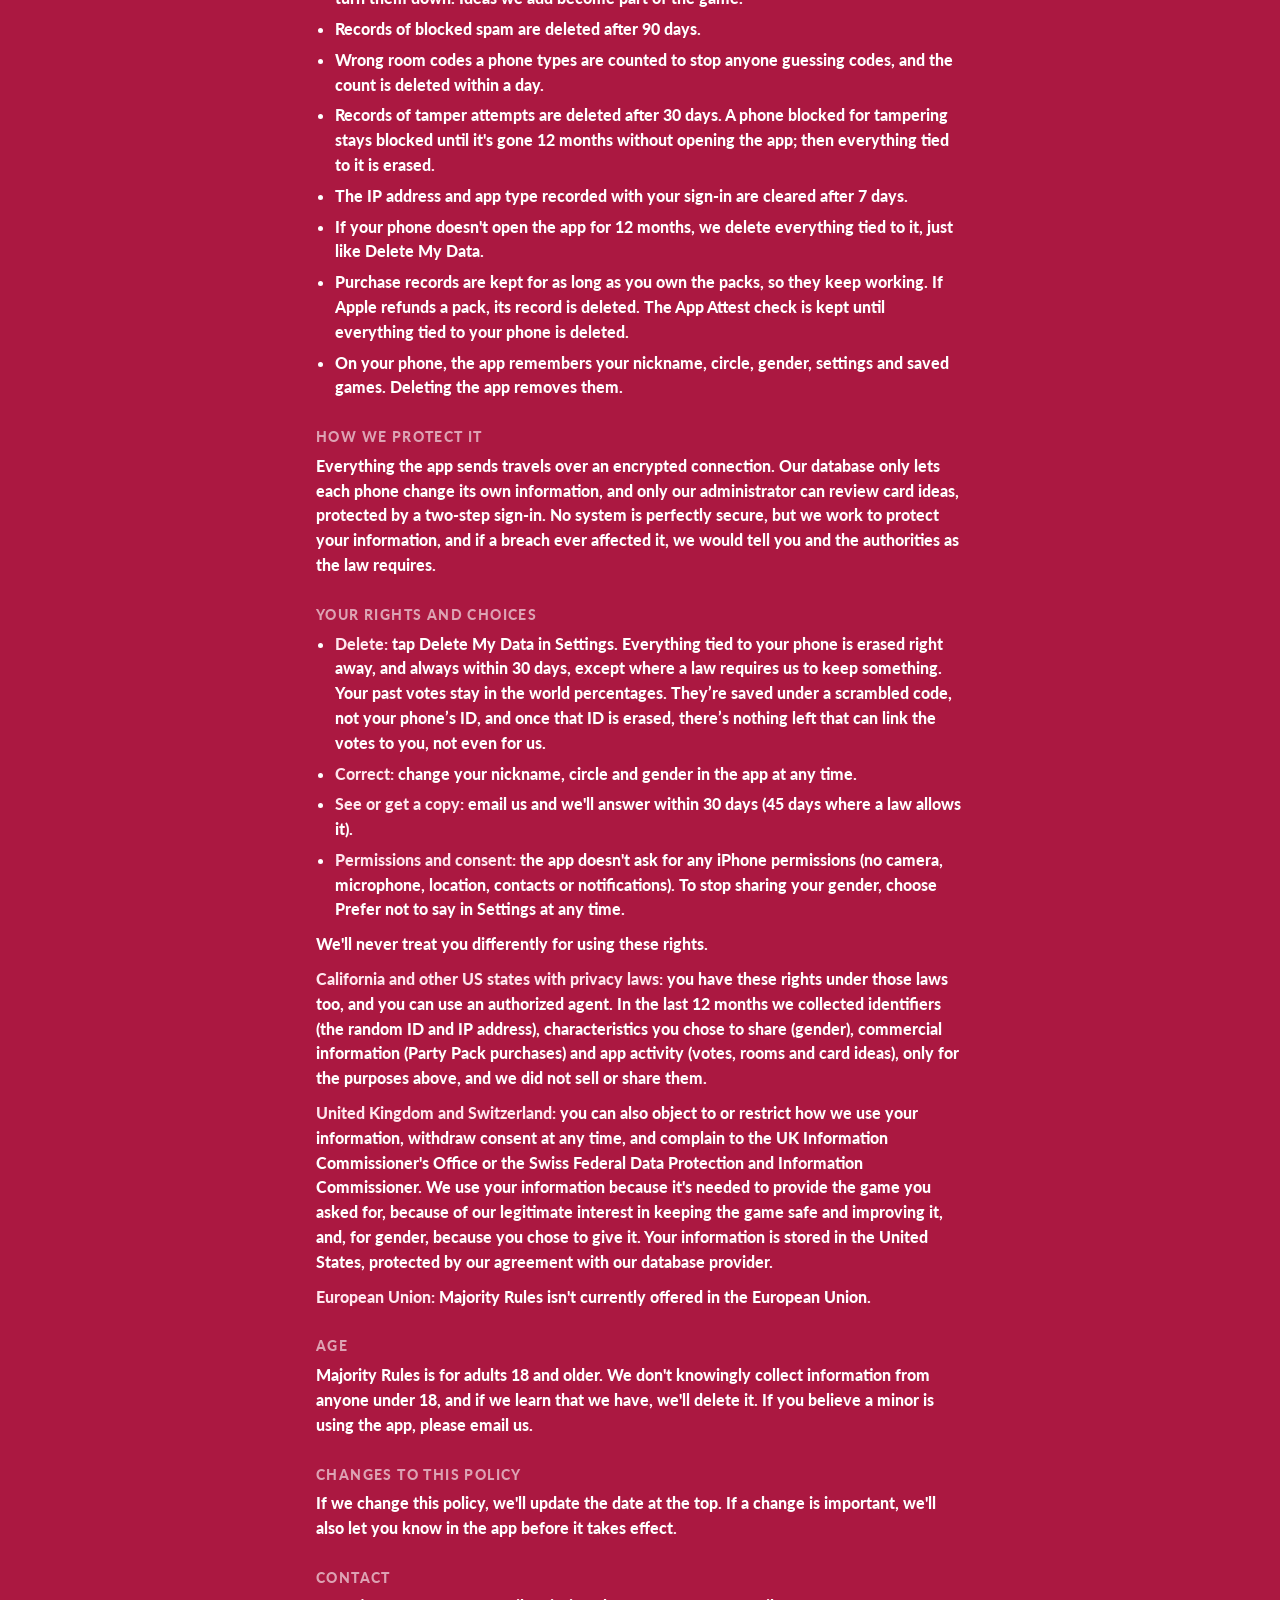
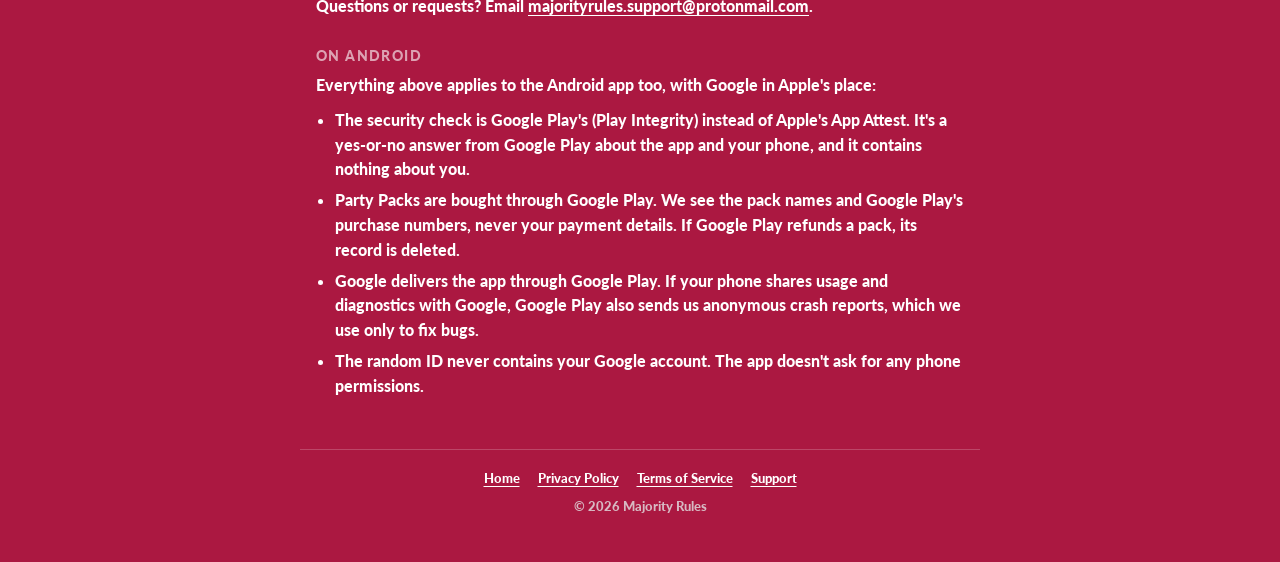
==== commit 549fb740: "Privacy and Terms: last updated December 10, 2026 Co-Authored-By: Claude Opus 5.5 <noreply@anthropic" ====
--- a/privacy/index.html
+++ b/privacy/index.html
@@ -13,7 +13,7 @@
 <body>
 <main>
 <h1 class="party" aria-label="Privacy Policy"><span class="first" style="--t:-2.50deg">P</span><span style="--t:1.95deg">R</span><span style="--t:-1.90deg">I</span><span style="--t:1.48deg">V</span><span style="--t:0.84deg">A</span><span style="--t:1.88deg">C</span><span style="--t:0.56deg">Y</span><span class="gap"></span><span style="--t:-1.66deg">P</span><span style="--t:1.08deg">O</span><span style="--t:-0.51deg">L</span><span style="--t:-1.12deg">I</span><span style="--t:-1.06deg">C</span><span style="--t:1.58deg">Y</span></h1>
-<p class="updated">Last updated [launch date]</p>
+<p class="updated">Last updated December 10, 2026</p>
 <section>
 <h2>The short version</h2>
 <ul><li>Majority Rules never asks for your real name, email, phone number, contacts, photos or location.</li><li>To help pay for bigger servers, ads are only shown in months when our servers are busy. They appear as a commercial before and after a game, but never during one. Nobody in a group sees them if anyone in the group owns a Party Pack. They're never personalized: we don't use or sell your personal information for advertising. Google only receives the basic technical details needed to show a commercial (see "Commercials"), and there are no analytics companies in the app.</li><li>We don't sell your information, and we don't use it to track you across other apps or websites.</li><li>Worldwide results are only ever shown as percentages. Nobody outside your room sees how you voted.</li><li>You can delete your data at any time with Delete My Data in Settings.</li></ul>
